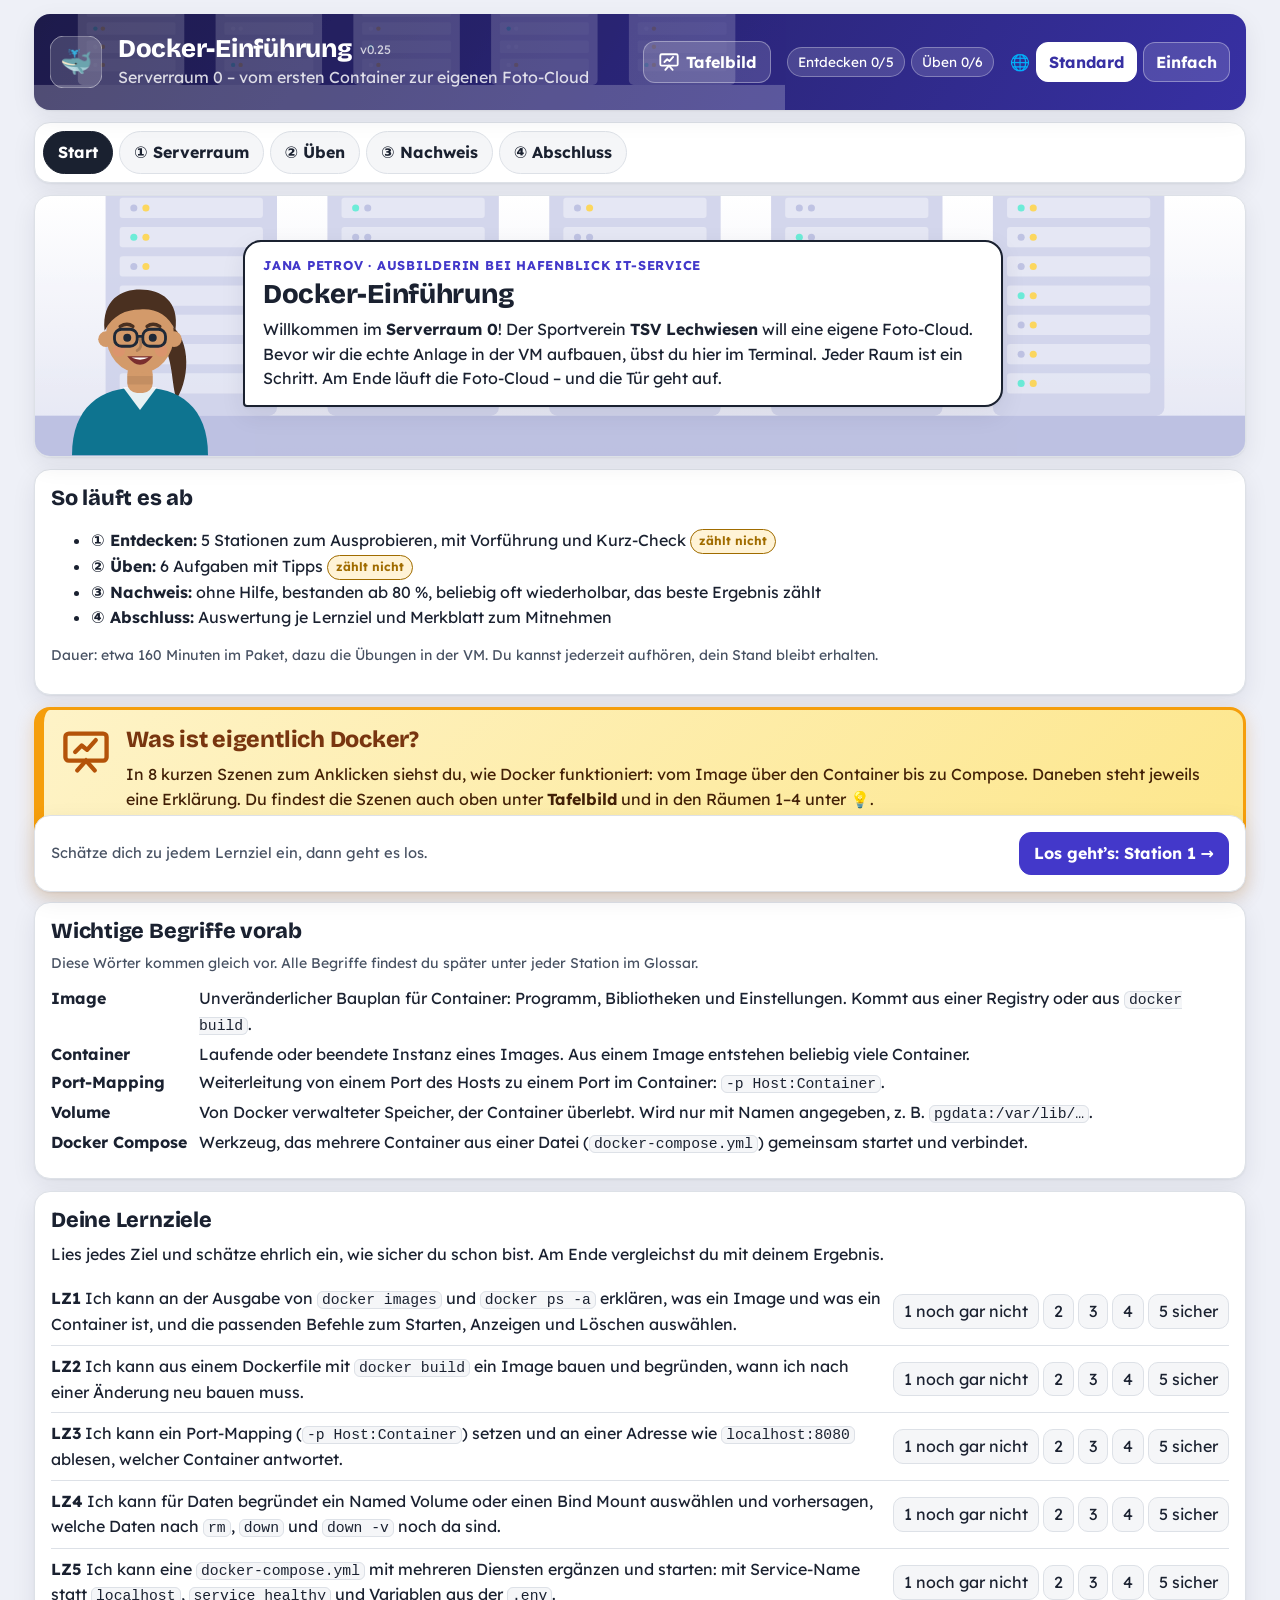
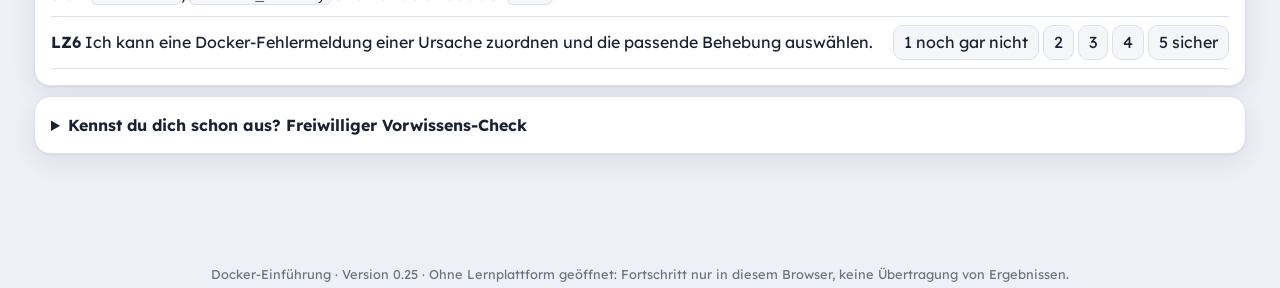
==== packages/lf9-docker-einfuehrung/src/index.html @ c6580738 "Erklärungen der Szenen 2–8 gekürzt (v0.25) Co-Authored-By: Claude Opus 5.5 <noreply@anthropic.com>" ====
<!DOCTYPE html>
<html lang="de">
<head>
<meta charset="utf-8">
<meta name="viewport" content="width=device-width, initial-scale=1">
<title>Lernpaket</title>
<link rel="stylesheet" href="css/stil.css?v=0.25">
<link rel="stylesheet" href="css/baukasten.css?v=0.25">
<link rel="stylesheet" href="css/tafel.css?v=0.25">
</head>
<body>
<div class="app" id="app">
  <header class="kopf card">
    <div class="logo" aria-hidden="true"></div>
    <div class="titel"><h1 id="titel"></h1><div class="unter" id="untertitel"></div></div>
    <div class="fortschritt" id="fortschritt" aria-live="polite"></div>
  </header>
  <nav class="tabs card" id="tabs" aria-label="Teile des Lernpakets"></nav>
  <main id="haupt" tabindex="-1"></main>
  <footer class="leiste card" id="leiste"></footer>
  <div class="fuss" id="fuss"></div>
</div>
<script src="js/baukasten.js?v=0.25"></script>  <!-- Bausteine für Szenen (window.KIT) -->
<script src="js/stufen.js?v=0.25"></script>  <!-- Differenzierung: L(), P(), Basis/Profi (P15, P16) -->
<script src="js/inhalt.js?v=0.25"></script>
<script src="js/raeume.js?v=0.25"></script>  <!-- Räume 2–5 von „Serverraum 0“ -->
<script src="js/nachweis.js?v=0.25"></script>  <!-- Nachweis: Raum „Redaktion“, Fragenpool, Merkblatt -->
<script src="js/uebungen.js?v=0.25"></script>  <!-- Übungen 2–6 -->
<script src="js/erklaerung.js?v=0.25"></script>  <!-- So funktioniert Docker: Erklär-Szenen (PAKET.tafel) -->
<script src="js/sprache.js?v=0.25"></script>  <!-- Sprachstufe Einfach + Umschalter (P16) -->
<script src="js/tafel.js?v=0.25"></script>  <!-- optionales Tafelbild; tut nichts ohne PAKET.tafel -->
<script src="js/pdf.js?v=0.25"></script>  <!-- PDF erstellen (Download) für Lernheft, Merkblatt, Ergebnis -->
<script src="js/engine.js?v=0.25"></script>
</body>
</html>
---- packages/lf9-docker-einfuehrung/src/css/stil.css ----
/* Look der Lernpakete (Lernpaket-Kompass 2).
   Bedienung und Aufbau sind für alle Pakete gleich; jedes Paket bekommt über
   PAKET.welt eine eigene Welt (Farben, Kulisse). Farben nur über Variablen.
   Die Akzentfarbe ist für Handlungsaufforderungen reserviert (Leitfaden C3).
   Schriften: Lexend (Text, für flüssiges Lesen entwickelt) und Bricolage Grotesque
   (Überschriften), beide SIL Open Font License (Lizenztexte in css/schrift/). */
@font-face{font-family:"Lexend";src:url(schrift/lexend-latin-400-normal.woff2) format("woff2");font-weight:400;font-display:swap}
@font-face{font-family:"Lexend";src:url(schrift/lexend-latin-700-normal.woff2) format("woff2");font-weight:700;font-display:swap}
@font-face{font-family:"Bricolage Grotesque";src:url(schrift/bricolage-grotesque-latin-700-normal.woff2) format("woff2");font-weight:700;font-display:swap}
@font-face{font-family:"Bricolage Grotesque";src:url(schrift/bricolage-grotesque-latin-800-normal.woff2) format("woff2");font-weight:800;font-display:swap}

:root{
  --card:#ffffff; --card2:#f5f6f8; --ink:#1a2130; --ink-soft:#485263; --muted:#6a7383; --line:#dde1e7;
  --ok:#178a4c; --ok-soft:#e3f4ea; --bad:#c93c3c; --bad-soft:#fce9e9; --warn:#a06c00; --warn-soft:#fff3d6;
  --canvas:#fbfcfd; --grid:#e8ebf0;
  --shadow:0 1px 2px rgba(20,30,50,.06),0 8px 24px rgba(20,30,50,.08); --r:16px;
  --schrift:"Lexend",system-ui,-apple-system,"Segoe UI",Roboto,Arial,sans-serif;
  --titel:"Bricolage Grotesque","Lexend",system-ui,sans-serif;
  /* Welt (Standard: technik) – wird über [data-thema] oder PAKET.welt.farbe überschrieben */
  --accent:#4338ca; --accent-ink:#fff; --accent-soft:#e8e7fb; --bg:#eef0f7;
  --kopf-a:#1e1b4b; --kopf-b:#3730a3; --deko:#22d3ee;
  --k1:#e3e5f3; --k2:#cfd2ea; --k3:#b9bde0;
}
[data-thema="wirtschaft"]{--accent:#0f766e;--accent-soft:#dcf1ee;--bg:#f4f0e8;--kopf-a:#0b3d3a;--kopf-b:#0f766e;--deko:#f59e0b;--k1:#ece4d6;--k2:#dfd3bf;--k3:#cdbfa7}
[data-thema="technik"]{--accent:#4338ca;--accent-soft:#e8e7fb;--bg:#eef0f7;--kopf-a:#1e1b4b;--kopf-b:#3730a3;--deko:#22d3ee;--k1:#e3e5f3;--k2:#cfd2ea;--k3:#b9bde0}
[data-thema="sprache"]{--accent:#be185d;--accent-soft:#fbe4ef;--bg:#f8f1f4;--kopf-a:#4a0d2e;--kopf-b:#9d174d;--deko:#fbbf24;--k1:#f1e2e9;--k2:#e6cdd9;--k3:#d6b3c4}
[data-thema="natur"]{--accent:#15803d;--accent-soft:#e0f2e6;--bg:#f0f4ec;--kopf-a:#0f3d22;--kopf-b:#166534;--deko:#facc15;--k1:#dfead7;--k2:#c9dcbd;--k3:#afc9a1}
[data-thema="gesundheit"]{--accent:#0e7490;--accent-soft:#dbf0f5;--bg:#eef5f6;--kopf-a:#0c3a47;--kopf-b:#0e7490;--deko:#fb7185;--k1:#dcebee;--k2:#c4dde2;--k3:#a9ccd3}
[data-thema="gestaltung"]{--accent:#c2410c;--accent-soft:#fde7dc;--bg:#f8f1ea;--kopf-a:#3b1306;--kopf-b:#9a3412;--deko:#a78bfa;--k1:#f1e3d6;--k2:#e6cfbb;--k3:#d6b59b}

*{box-sizing:border-box}
html,body{margin:0;color:var(--ink);background:var(--bg);font-family:var(--schrift);font-size:16px;line-height:1.55}
.app{max-width:1240px;margin:0 auto;padding:14px;display:flex;flex-direction:column;gap:12px;min-height:100vh}
.card{background:var(--card);border:1px solid var(--line);border-radius:var(--r);box-shadow:var(--shadow);padding:16px}
h1,h2,h3{font-family:var(--titel);letter-spacing:-.01em;line-height:1.2}
h1{font-size:1.6rem;margin:0;font-weight:800}
h2{font-size:1.35rem;margin:0 0 .5rem;font-weight:800}
h3{font-size:1.08rem;margin:1rem 0 .4rem;font-weight:700}
p{margin:.4rem 0 .7rem}
code{font-family:ui-monospace,Consolas,"Cascadia Mono",monospace;font-size:.92em;background:var(--card2);border:1px solid var(--line);border-radius:6px;padding:0 4px}

/* ---------- Kopf mit Welt ---------- */
.kopf{position:relative;overflow:hidden;display:flex;align-items:center;gap:16px;flex-wrap:wrap;color:#fff;border:0;min-height:96px;
  background:linear-gradient(120deg,var(--kopf-a),var(--kopf-b))}
.kopf .kopf-kulisse{position:absolute;inset:0;pointer-events:none;opacity:.22;--k1:rgba(255,255,255,.55);--k2:rgba(255,255,255,.8);--k3:#fff}
.kopf .kopf-kulisse svg{position:absolute;right:0;bottom:0;height:100%;width:62%}
.kopf>*{position:relative}
.kopf .logo{flex:0 0 auto}
.kopf .logo svg{display:block}
.kopf .titel{flex:1;min-width:200px}
.kopf h1{color:#fff}
.unter{color:rgba(255,255,255,.82)}
.version{font-family:var(--schrift);font-size:.48em;font-weight:400;color:rgba(255,255,255,.75);margin-left:.6em;white-space:nowrap;vertical-align:middle;letter-spacing:0}
.fortschritt{display:flex;gap:6px;flex-wrap:wrap;align-items:center}
.kopf .chip{background:rgba(255,255,255,.14);border-color:rgba(255,255,255,.3);color:#fff}
.kopf .chip.ok{background:rgba(255,255,255,.95);color:var(--ok);border-color:#fff}
.kopf button{background:rgba(255,255,255,.14);border-color:rgba(255,255,255,.35);color:#fff}
.kopf button:hover{background:rgba(255,255,255,.24);border-color:#fff}
.druckfuss{margin-top:18px;border-top:1px solid var(--line);padding-top:6px}
.chip{display:inline-flex;align-items:center;gap:6px;border-radius:999px;padding:3px 10px;font-size:.85rem;background:var(--card2);border:1px solid var(--line);color:var(--ink-soft)}
.chip.ok{background:var(--ok-soft);border-color:var(--ok);color:var(--ok)}

/* ---------- Navigation ---------- */
.tabs{display:flex;gap:6px;flex-wrap:wrap;padding:8px}
.tabs button{flex:0 0 auto;border-radius:999px;font-weight:700}
.tabs button.aktiv{background:var(--ink);color:#fff;border-color:var(--ink)}
.tabs button[aria-disabled="true"]{opacity:.5}
.pfad{display:flex;gap:0;align-items:center;flex-wrap:wrap;margin:0 0 4px;padding:0;list-style:none}
.pfad li{display:flex;align-items:center}
.pfad li+li::before{content:"";width:22px;height:3px;background:var(--line);border-radius:2px;margin:0 2px}
.pfad li.fertig+li::before{background:var(--ok)}
.pfad button{display:flex;align-items:center;gap:8px;border-radius:999px;padding:5px 12px 5px 5px;min-height:38px;background:var(--card);font-size:.92rem}
.pfad .nr{width:28px;height:28px;border-radius:50%;display:inline-flex;align-items:center;justify-content:center;background:var(--card2);border:2px solid var(--line);font-weight:700;font-size:.85rem}
.pfad li.fertig .nr{background:var(--ok);border-color:var(--ok);color:#fff}
.pfad button.aktiv{border-color:var(--ink);box-shadow:0 0 0 2px var(--ink) inset}
.pfad button.aktiv .nr{background:var(--ink);border-color:var(--ink);color:#fff}
.pfad .skip{font-size:.78rem;color:var(--muted)}
@media (max-width:760px){.pfad .titeltext{display:none}.pfad button.aktiv .titeltext{display:inline}}
main{display:block;outline:none}
main>*+*{margin-top:12px}
main:focus,main[tabindex]:focus-visible{outline:none}

/* ---------- Station: Mission, Bühne, Notiz ---------- */
.st-kopf{display:flex;align-items:flex-end;gap:12px;flex-wrap:wrap;justify-content:space-between;margin-bottom:8px}
.st-kopf .ort{font-size:.85rem;color:var(--muted);font-weight:700;text-transform:uppercase;letter-spacing:.05em}
.st-kopf h2{margin:0}
.mission{display:flex;gap:12px;align-items:flex-end;margin:0 0 12px}
.mission .mission-bild{width:74px;flex:0 0 auto}
.mission .mission-bild svg{display:block;width:100%;height:auto}
.mission .blase{position:relative;background:var(--accent-soft);border:2px solid var(--accent);border-radius:16px 16px 16px 4px;padding:10px 14px;font-size:1.04rem;max-width:820px}
@media (max-width:600px){.mission .mission-bild{width:48px}.mission{gap:8px}}
.mission .blase .name{display:block;font-size:.78rem;color:var(--accent);text-transform:uppercase;letter-spacing:.06em}
.sr{position:absolute;width:1px;height:1px;overflow:hidden;clip:rect(0 0 0 0);white-space:nowrap}
.mission .blase .reaktion:empty{display:none}
.mission .blase .reaktion .leitfrage{color:var(--ink);border-top:1px dashed var(--accent);padding-top:4px;margin-top:6px}
.mission .blase .leitfrage{display:block;font-weight:400;font-size:.9rem;color:var(--ink-soft);margin-top:4px}
.buehne-raster{display:grid;grid-template-columns:minmax(0,1fr) 300px;gap:12px;align-items:start}
.buehne-raster.ohne-notiz{grid-template-columns:minmax(0,1fr)}.buehne-raster.ohne-notiz>.notiz{display:none}
@media (max-width:980px){.buehne-raster{grid-template-columns:1fr}}
.buehne{background:var(--canvas);border:1px solid var(--line);border-radius:14px;padding:12px;min-height:320px;position:relative}
.buehne.demo{outline:3px dashed var(--deko);outline-offset:3px}
.notiz{display:flex;flex-direction:column;gap:10px;position:sticky;top:8px}
.notiz>.feld{background:var(--card);border:1px solid var(--line);border-radius:12px;padding:10px 12px}
.notiz .feldtitel{font-size:.78rem;font-weight:700;text-transform:uppercase;letter-spacing:.06em;color:var(--muted);margin-bottom:4px}
.notiz .live{border-color:var(--accent);background:var(--accent-soft)}
.notiz .live:empty{display:none}
.notiz details{margin:0;background:var(--card)}
.steuerung{display:flex;gap:8px;flex-wrap:wrap;align-items:center}
button.zeig{border-color:var(--deko);background:var(--card)}
button.zeig::before{content:"▶ ";color:var(--accent)}
.demoschritt{border-left:4px solid var(--deko);padding-left:10px}
.demoschritt .warum{color:var(--ink-soft);font-size:.92rem}
.nach{margin-top:12px}
.nach>details.check{background:var(--card)}
.nach>details.check[open]{background:var(--card)}
.zusatz{display:grid;grid-template-columns:repeat(auto-fit,minmax(260px,1fr));gap:10px;margin-top:10px}

/* ---------- Start: Szene mit Figur ---------- */
.hero{position:relative;border-radius:var(--r);overflow:hidden;background:linear-gradient(180deg,var(--card),var(--k1));border:1px solid var(--line);box-shadow:var(--shadow);isolation:isolate}
.hero .kit-kulisse{position:absolute;inset:0;width:100%;height:100%;z-index:-1;opacity:.9}
.hero-inhalt{display:flex;gap:18px;align-items:flex-end;padding:20px 20px 0;min-height:260px}
.hero-figur{width:170px;flex:0 0 auto}
.hero-figur svg{display:block;width:100%;height:auto}
.hero-text{flex:1;align-self:center;background:var(--card);border:2px solid var(--ink);border-radius:18px 18px 18px 4px;padding:14px 18px;margin-bottom:24px;box-shadow:var(--shadow);max-width:760px}
.hero-text .name{font-size:.8rem;font-weight:700;text-transform:uppercase;letter-spacing:.06em;color:var(--accent)}
.hero-text h2{font-size:1.7rem;margin:.1rem 0 .4rem}
@media (max-width:700px){.hero-inhalt{flex-direction:column;align-items:flex-start}.hero-figur{width:110px;order:2}.hero-text{margin-bottom:0}}

/* ---------- Spielrahmen (optional) ---------- */
.karte-mission{display:grid;grid-template-columns:minmax(0,1fr) minmax(0,1.3fr);gap:14px;align-items:center}
@media (max-width:860px){.karte-mission{grid-template-columns:1fr}}
@media (max-width:600px){.weltkarte text{font-size:20px}}
.weltkarte{position:relative;isolation:isolate;background:linear-gradient(160deg,var(--accent-soft),var(--card));border:1px solid var(--line);border-radius:14px;padding:10px;overflow:hidden}
.weltkarte>svg:last-child{position:relative;width:100%;height:auto;display:block}
.weltkarte .kit-kulisse{position:absolute;inset:0;width:100%;height:100%;opacity:.55}
.weltkarte .ort-knoten{cursor:pointer}
.weltkarte .ort-knoten:focus{outline:none}
.weltkarte .ort-knoten:focus-visible circle.ring{stroke:var(--ink);stroke-width:4}
.spielstand{font-family:var(--titel);font-weight:800}

/* ---------- Bedienelemente ---------- */
.auftrag{background:var(--accent-soft);border-left:5px solid var(--accent);border-radius:10px;padding:10px 14px;margin-bottom:12px;font-weight:700}
.auftrag .was{display:block;font-size:.8rem;text-transform:uppercase;letter-spacing:.06em;color:var(--accent);font-weight:700}
.raster{display:grid;grid-template-columns:minmax(0,1fr);gap:12px;align-items:start}
button{font:inherit;cursor:pointer;border-radius:12px;border:1px solid var(--line);background:var(--card2);color:var(--ink);padding:8px 14px;min-height:42px}
button:hover{border-color:var(--ink-soft)}
button:focus-visible,[tabindex]:focus-visible,input:focus-visible,textarea:focus-visible,select:focus-visible{outline:3px solid var(--accent);outline-offset:2px}
button.primaer{background:var(--accent);border-color:var(--accent);color:var(--accent-ink);font-weight:700}
button.primaer:hover{filter:brightness(1.08)}
button.lernheft-knopf{font-weight:700;border-width:2px;border-color:var(--accent)}
.lernheft-karte{border-left:4px solid var(--accent)}
button:disabled{opacity:.5;cursor:not-allowed}
.leiste{position:sticky;bottom:8px;display:flex;align-items:center;gap:10px;justify-content:flex-end;z-index:5}
.leiste .info{flex:1;color:var(--ink-soft);font-size:.92rem}
.fuss{color:var(--muted);font-size:.8rem;text-align:center}
.msg{border-radius:12px;padding:10px 12px;margin:.6rem 0;border:1px solid var(--line);background:var(--card2)}
.msg.ok{background:var(--ok-soft);border-color:var(--ok)}
.msg.bad{background:var(--bad-soft);border-color:var(--bad)}
.msg.warn{background:var(--warn-soft);border-color:var(--warn)}
.figur{display:flex;gap:10px;align-items:flex-end;margin:.6rem 0}
.figur .avatar{width:64px;flex:0 0 auto}
.figur .avatar svg{display:block;width:100%;height:auto}
.figur .blase{background:var(--card2);border:1px solid var(--line);border-radius:14px 14px 14px 4px;padding:10px 12px;position:relative}
.figur .name{font-size:.8rem;color:var(--muted);font-weight:700}
.badge{display:inline-block;font-size:.75rem;font-weight:700;border-radius:999px;padding:2px 8px;background:var(--card2);border:1px solid var(--line);color:var(--ink-soft);vertical-align:middle}
.badge.zaehlt-nicht{background:var(--warn-soft);border-color:var(--warn);color:var(--warn)}
details{border:1px solid var(--line);border-radius:12px;padding:8px 12px;margin:.6rem 0;background:var(--card2)}
details summary{cursor:pointer;font-weight:700}
.beispiel ol{margin:.4rem 0;padding-left:1.4rem}
.beispiel .warum,.warum{color:var(--ink-soft);font-size:.92rem}
.frage{border:1px solid var(--line);border-radius:12px;padding:12px;margin:.7rem 0;background:var(--card)}
.frage .ftext{font-weight:700;margin-bottom:.5rem}
.frage label.opt{display:flex;gap:8px;align-items:flex-start;padding:7px 9px;border-radius:10px;border:1px solid var(--line);cursor:pointer;margin:4px 0;background:var(--card)}
.frage label.opt:hover{border-color:var(--ink-soft)}
.frage label.opt:has(input:checked){border-color:var(--accent);background:var(--accent-soft)}
.frage label.opt.richtig{border-color:var(--ok);background:var(--ok-soft)}
.frage label.opt.falsch{border-color:var(--bad);background:var(--bad-soft)}
.frage .ofb{display:block;font-size:.9rem;color:var(--ink-soft);margin-left:28px}
input[type=text],input[type=number],textarea,select{font:inherit;border:1px solid var(--line);border-radius:10px;padding:7px 9px;background:#fff;color:var(--ink)}
.frage .zuordnen{display:grid;grid-template-columns:minmax(0,1fr) minmax(0,1fr);gap:6px 10px;align-items:center}
.frage .zuordnen select{width:100%}
.frage .knoepfe{display:flex;gap:8px;margin-top:.6rem;flex-wrap:wrap}
.hotspot svg{width:100%;max-width:560px;height:auto;display:block;touch-action:manipulation}
.hotspot .bereich{fill:transparent;stroke:transparent;stroke-width:3;cursor:pointer}
.hotspot .bereich:hover,.hotspot .bereich:focus{stroke:var(--ink-soft)}
.hotspot .bereich.gewaehlt{stroke:var(--accent);fill:rgba(47,111,222,.12)}
.hotspot .bereich.richtig{stroke:var(--ok);fill:rgba(31,157,85,.15)}
.hotspot .bereich.falsch{stroke:var(--bad);fill:rgba(214,69,69,.12)}
.tipps button{margin-right:6px}
.balken{height:10px;border-radius:999px;background:var(--grid);overflow:hidden}
.balken > span{display:block;height:100%;background:var(--ink-soft)}
.balken.ok > span{background:var(--ok)}
.balken.mittel > span{background:var(--warn)}
.lzzeile{display:grid;grid-template-columns:minmax(0,1fr) 140px 150px;gap:10px;align-items:center;padding:8px 0;border-bottom:1px solid var(--line)}
.lzzeile.se{grid-template-columns:minmax(0,1fr) auto}
@media (max-width:760px){.lzzeile,.lzzeile.se{grid-template-columns:1fr}}
.skala{display:flex;gap:4px;flex-wrap:wrap}
.skala label{border:1px solid var(--line);border-radius:10px;padding:4px 10px;cursor:pointer;background:var(--card2);white-space:nowrap}
.skala input{position:absolute;opacity:0;width:1px;height:1px}
.skala input:checked + span{font-weight:700}
.skala label:has(input:checked){background:var(--ink);color:#fff;border-color:var(--ink)}
.skala label:has(input:focus-visible){outline:3px solid var(--accent);outline-offset:2px}
.seite .card{position:sticky;top:8px}
.merk{display:grid;grid-template-columns:minmax(0,1fr) minmax(0,1fr);gap:8px 14px}
@media (max-width:700px){.merk{grid-template-columns:1fr}}
.merk textarea{width:100%;min-height:2.6em}
.muster{background:var(--ok-soft);border:1px solid var(--ok);border-radius:10px;padding:6px 9px}
.gesperrt{color:var(--muted)}
.klein{font-size:.88rem;color:var(--ink-soft)}
.noprint{}
table.tab{border-collapse:collapse;width:100%}
table.tab td,table.tab th{border:1px solid var(--line);padding:6px 8px;text-align:left;vertical-align:top}
.selbst,.mitdenken{border:1px dashed var(--ink-soft);border-radius:12px;padding:8px 10px;margin:.5rem 0;background:var(--card)}
.selbst textarea,.mitdenken textarea{width:100%;margin:.4rem 0}
.glossar-box{margin-top:1rem}
dl.glossar{margin:.4rem 0;display:grid;grid-template-columns:max-content minmax(0,1fr);gap:4px 12px}
dl.glossar dt{font-weight:700}
dl.glossar dd{margin:0}
@media (max-width:600px){dl.glossar{grid-template-columns:1fr}dl.glossar dd{margin-bottom:6px}}
@media (prefers-reduced-motion:reduce){*{animation:none!important;transition:none!important}}
@media print{
  .tabs,.leiste,.kopf .fortschritt,.noprint{display:none!important}
  .app{max-width:none;padding:0}
  .card{box-shadow:none}
  .kopf{color:#000;background:none;border:1px solid #ccc}.kopf h1,.unter,.version{color:#000}.kopf .kopf-kulisse{display:none}
}

/* ---------- Spielmodus (PAKET.spielwelt) ---------- */
.spielkarte{padding:10px}
.spielbuehne{position:relative;min-height:560px;border-radius:14px;overflow:hidden;background:var(--canvas);border:1px solid var(--line)}
.zwischenbilanz[hidden]{display:none}
---- packages/lf9-docker-einfuehrung/src/css/baukasten.css ----
/* Baukasten (js/baukasten.js) – nicht pro Paket verändern. */
.kit-wackeln{animation:kit-wackeln .35s}
@keyframes kit-wackeln{20%{transform:translateX(-6px)}40%{transform:translateX(6px)}60%{transform:translateX(-4px)}80%{transform:translateX(3px)}}
@keyframes kit-auf{from{opacity:0;transform:translateY(6px) scale(.98)}to{opacity:1;transform:none}}

/* Figuren und Szene */
.kit-figur{display:block;width:100%;height:auto}
.kit-szene{position:relative;border-radius:12px;overflow:hidden;background:linear-gradient(180deg,var(--card),var(--k1));isolation:isolate}
.kit-kulisse{position:absolute;inset:0;width:100%;height:100%;z-index:-1}
.kit-ebene{position:relative;min-height:inherit;padding:12px}
.kit-person{position:absolute;bottom:0;display:flex;flex-direction:column;align-items:center}
.kit-person-bild{width:100%}
.kit-person-name{font-size:.78rem;font-weight:700;background:var(--card);border:1px solid var(--line);border-radius:999px;padding:1px 9px;margin-top:-6px;position:relative}
.kit-blase{position:absolute;bottom:calc(100% - 6px);left:50%;width:max-content;max-width:300px;background:var(--card);border:2px solid var(--ink);border-radius:14px;padding:8px 11px;font-size:.95rem;box-shadow:var(--shadow);transform:translateX(-30%)}
.kit-person.rechts .kit-blase{transform:translateX(-70%)}
.kit-blase::after{content:"";position:absolute;top:100%;left:28%;border:9px solid transparent;border-top-color:var(--ink)}
.kit-person.rechts .kit-blase::after{left:auto;right:28%}
.kit-blase.neu{animation:kit-auf .25s ease-out}
.kit-ding{position:absolute}

/* Dialog */
.kit-dialog{display:flex;flex-direction:column;gap:10px}
.kit-verlauf{display:flex;flex-direction:column;gap:8px;max-height:380px;overflow:auto;padding:4px}
.kit-zeile{display:flex;gap:8px;align-items:flex-end;animation:kit-auf .25s ease-out}
.kit-zeile.ich{justify-content:flex-end}
.kit-mini{width:42px;flex:0 0 auto}
.kit-sprech{background:var(--card);border:1px solid var(--line);border-radius:14px 14px 14px 4px;padding:8px 11px;max-width:80%}
.kit-zeile.ich .kit-sprech{background:var(--accent);border-color:var(--accent);color:var(--accent-ink);border-radius:14px 14px 4px 14px}
.kit-wahl{display:flex;flex-wrap:wrap;gap:8px;justify-content:flex-end}
.kit-wahl button{border-color:var(--accent);background:var(--card);text-align:left}
.kit-wahl button.kit-weiter{background:var(--card2);border-color:var(--line)}

/* Simulierter Rechner */
.kit-pc{max-width:880px;margin:0 auto}
.kit-schirm{position:relative;background:linear-gradient(135deg,var(--kopf-a),var(--kopf-b));border:10px solid #23262d;border-radius:14px 14px 4px 4px;padding:12px 12px 78px;display:flex;flex-direction:column}
.kit-pc-fuss{height:16px;margin:0 -4%;background:linear-gradient(#cfd3da,#a9aeb8);border-radius:0 0 16px 16px}
.kit-fensterbox{flex:1;display:flex}
.kit-desktop-hinweis{margin:auto;color:#fff;opacity:.85;font-weight:700}
.kit-fenster{flex:1;display:flex;flex-direction:column;background:var(--card);border-radius:10px;overflow:hidden;box-shadow:0 10px 30px rgba(0,0,0,.25);animation:kit-auf .2s ease-out}
.kit-titelleiste{display:flex;align-items:center;gap:10px;background:#eceef2;border-bottom:1px solid var(--line);padding:6px 10px;font-size:.88rem;font-weight:700}
.kit-punkte{width:46px;height:12px;background:radial-gradient(circle at 6px 6px,#ff5f57 5px,transparent 5.5px),radial-gradient(circle at 23px 6px,#febc2e 5px,transparent 5.5px),radial-gradient(circle at 40px 6px,#28c840 5px,transparent 5.5px)}
.kit-fensterinhalt{flex:1;display:flex;flex-direction:column;min-height:0}
.kit-dock{position:absolute;left:50%;bottom:8px;transform:translateX(-50%);display:flex;gap:6px;background:rgba(255,255,255,.18);border:1px solid rgba(255,255,255,.3);border-radius:16px;padding:5px;backdrop-filter:blur(4px)}
.kit-app{display:flex;flex-direction:column;align-items:center;gap:0;min-width:66px;padding:4px 6px;background:transparent;border-color:transparent;color:#fff;border-radius:12px;min-height:46px}
.kit-app:hover,.kit-app.aktiv{background:rgba(255,255,255,.22);border-color:rgba(255,255,255,.4)}
.kit-app-symbol{font-size:1.35rem;line-height:1.1}
.kit-app-name{font-size:.7rem;font-weight:700}
.kit-browserleiste{display:flex;gap:8px;align-items:center;padding:6px 8px;border-bottom:1px solid var(--line);background:var(--card2)}
.kit-zurueck{min-height:32px;padding:2px 10px}
.kit-adresse{flex:1;background:var(--card);border:1px solid var(--line);border-radius:999px;padding:4px 12px;font-size:.85rem;color:var(--ink-soft);overflow:hidden;white-space:nowrap;text-overflow:ellipsis}
.kit-seite{flex:1;overflow:auto;padding:14px 16px;max-height:420px}
.kit-seite h3:first-child{margin-top:0}
.kit-mail{display:grid;grid-template-columns:220px minmax(0,1fr);flex:1;min-height:260px}
@media (max-width:640px){.kit-mail{grid-template-columns:1fr}}
.kit-mailliste{border-right:1px solid var(--line);display:flex;flex-direction:column;overflow:auto}
.kit-mailzeile{display:flex;flex-direction:column;align-items:flex-start;text-align:left;border:0;border-bottom:1px solid var(--line);border-radius:0;background:var(--card);font-size:.88rem;min-height:56px}
.kit-mailzeile.neu b::before{content:"● ";color:var(--accent)}
.kit-mailzeile.aktiv{background:var(--accent-soft)}
.kit-mailtext{padding:12px 14px;overflow:auto}
.kit-mailkopf{border-bottom:1px solid var(--line);padding-bottom:6px;margin-bottom:8px}
.kit-mailkopf span{font-size:.85rem;color:var(--muted)}
.kit-leer{color:var(--muted)}
.kit-anhang{margin-top:8px}

/* Formular */
.kit-formular{display:flex;flex-direction:column;gap:10px;max-width:520px}
.kit-formtitel{font-family:var(--titel);font-weight:800;font-size:1.1rem}
.kit-feld{display:flex;flex-direction:column;gap:3px}
.kit-feld label{font-weight:700;font-size:.92rem}
.kit-feld input,.kit-feld select{width:100%}
.kit-feld.ok input,.kit-feld.ok select{border-color:var(--ok);background:var(--ok-soft)}
.kit-feld.falsch input,.kit-feld.falsch select{border-color:var(--bad);background:var(--bad-soft)}
.kit-feldhinweis{font-size:.85rem;color:var(--bad)}
.kit-senden{align-self:flex-start;background:var(--card);border:2px solid var(--accent);color:var(--accent);font-weight:700}
.kit-senden:hover{background:var(--accent-soft)}

/* Dokument */
.kit-dok{position:relative;background:#fffdf8;border:1px solid #e4dccb;border-radius:4px;box-shadow:0 2px 0 #eee6d4,0 10px 26px rgba(60,40,10,.12);padding:18px 20px;max-width:720px;margin:0 auto;font-size:.95rem}
.kit-dokkopf{font-size:.85rem;color:var(--ink-soft);border-bottom:2px solid var(--ink);padding-bottom:6px;margin-bottom:8px}
.kit-doktitel{font-family:var(--titel);font-weight:800;font-size:1.15rem;margin-bottom:8px}
.kit-dokzeilen{display:flex;flex-direction:column}
.kit-dokzeile{display:grid;grid-template-columns:2.2em minmax(120px,.8fr) minmax(0,1.6fr);gap:8px;text-align:left;align-items:start;border:0;border-bottom:1px dotted #cfc4ac;border-radius:0;background:transparent;padding:7px 4px;min-height:0;font-size:inherit}
button.kit-dokzeile:hover{background:#fff3c4}
.kit-doknr{color:var(--muted);font-variant-numeric:tabular-nums}
.kit-doklabel{font-weight:700;color:var(--ink-soft)}
.kit-dokzeile.markiert{background:#fff0a6;box-shadow:inset 4px 0 0 #f2c200}
.kit-dokzeile.richtig{background:var(--ok-soft);box-shadow:inset 4px 0 0 var(--ok)}
.kit-dokzeile.falsch{background:var(--bad-soft);box-shadow:inset 4px 0 0 var(--bad)}
.kit-dokfuss{margin-top:10px;font-size:.82rem;color:var(--muted)}
.kit-stempel{position:absolute;right:18px;bottom:16px;transform:rotate(-12deg);border:3px solid rgba(180,40,40,.55);color:rgba(180,40,40,.6);font-weight:800;letter-spacing:.08em;padding:4px 10px;border-radius:6px;font-family:var(--titel);text-transform:uppercase;font-size:.9rem}
@media (max-width:600px){.kit-dokzeile{grid-template-columns:1.6em minmax(0,1fr)}.kit-dokwert{grid-column:2}}

/* Sortieren und Reihenfolge */
.kit-sort{display:flex;flex-direction:column;gap:12px}
.kit-stapel{display:flex;flex-wrap:wrap;gap:8px;min-height:56px;padding:8px;border-radius:12px;background:var(--card2);border:1px dashed var(--line)}
.kit-karte{background:var(--card);border:1px solid var(--line);border-radius:12px;box-shadow:0 2px 0 var(--line);padding:9px 12px;text-align:left;transition:transform .12s}
.kit-karte:hover{transform:translateY(-2px)}
.kit-karte.gewaehlt{border-color:var(--accent);box-shadow:0 0 0 3px var(--accent);transform:translateY(-4px)}
.kit-karte.richtig{border-color:var(--ok);background:var(--ok-soft);opacity:1;box-shadow:none;transform:none}
.kit-faecher{display:grid;grid-template-columns:repeat(auto-fit,minmax(170px,1fr));gap:10px}
.kit-fachspalte{display:flex;flex-direction:column;gap:6px}
.kit-fach{border:2px dashed var(--accent);background:var(--card);border-radius:12px;padding:10px;text-align:left;min-height:64px}
.kit-sort.waehlt .kit-fach{background:var(--accent-soft)}
.kit-fachtitel{font-family:var(--titel);font-weight:800}
.kit-fachhinweis{font-size:.85rem;color:var(--ink-soft)}
.kit-fachinhalt{display:flex;flex-direction:column;gap:6px}
.kit-reihe{display:grid;grid-template-columns:minmax(0,1fr) minmax(0,1fr);gap:12px}
@media (max-width:700px){.kit-reihe{grid-template-columns:1fr}}
.kit-reihe-ziel{list-style:none;margin:0;padding:0;display:flex;flex-direction:column;gap:6px}
.kit-platz{display:flex;gap:8px;align-items:center;min-height:48px;border:2px dashed var(--line);border-radius:12px;padding:4px 8px}
.kit-platz>span{font-weight:800;color:var(--muted);min-width:1.4em}
.kit-platz .kit-karte{flex:1}
.kit-reihe-pool{display:flex;flex-direction:column;gap:6px}

/* Regler */
.kit-regler{display:grid;grid-template-columns:minmax(0,1fr) auto;gap:4px 12px;align-items:center}
.kit-regler label{grid-column:1/-1;font-weight:700}
.kit-regler input[type=range]{width:100%;accent-color:var(--accent);min-height:32px}
.kit-reglerwert{font-family:var(--titel);font-weight:800;font-size:1.2rem;min-width:5ch;text-align:right}
---- packages/lf9-docker-einfuehrung/src/css/tafel.css ----
/* Tafelbild-Baustein der Kompass-Vorlage (optional). Nicht pro Paket verändern.
   Groß, kontrastreich, ohne erklärenden Text; Bedienelemente mindestens 48 px (Board, Tablet). */
html.tafel-offen,html.tafel-offen body{overflow:hidden}
.tafel{position:fixed;inset:0;z-index:1000;background:var(--bg);display:flex;flex-direction:column;outline:none}
.tafel[hidden]{display:none}
.tafel-kopf{display:flex;align-items:center;gap:12px;padding:10px 14px 6px}
.tafel-punkte{display:flex;gap:6px;flex-wrap:wrap}
.tafel-punkte button{min-width:44px;min-height:44px;border-radius:999px;font-weight:800;padding:0 10px}
.tafel-punkte button.aktiv{background:var(--ink);color:#fff;border-color:var(--ink)}
.tafel-titel{flex:1;font-weight:700;font-size:1.15rem;min-width:0;overflow:hidden;text-overflow:ellipsis;white-space:nowrap}
.tafel-rechts{display:flex;gap:6px;margin-left:auto}
.tafel-mini{min-width:44px;min-height:44px;font-size:1.15rem;padding:0 10px}
.tafel-hilfe{margin:0 14px 6px;background:var(--card);border:1px solid var(--line);border-radius:10px;padding:8px 12px;font-size:.95rem;color:var(--ink-soft)}
.tafel-mitte{flex:1;min-height:0;display:flex;gap:12px;padding:0 14px;position:relative}
.tafel-buehne{flex:1;min-width:0;min-height:0;display:flex}
.tafel-szene{flex:1;min-width:0;min-height:0;display:flex;flex-direction:column;gap:8px}
.tafel-erkl{width:360px;flex:none;background:var(--card);border:1px solid var(--line);border-radius:var(--r);box-shadow:var(--shadow);padding:16px;overflow:auto;font-size:1.02rem}
.tafel-erkl[hidden]{display:none}
.tafel-erkl h2{font-size:1.3rem}
.tafel-text p{margin:.3rem 0 .6rem}
.tafel-station{margin-top:.6rem;width:100%;text-align:left}
.tafel-leiste{display:flex;align-items:center;gap:10px;padding:10px 14px 12px;flex-wrap:wrap}
.tafel-werkzeuge{display:flex;gap:8px;flex-wrap:wrap;flex:1;justify-content:center}
.tafel-allg{display:flex;gap:8px}
.tafel-werkzeuge button,.tafel-allg button{min-height:48px;font-size:1.05rem;padding:6px 14px}
.tafel button[aria-pressed="true"]{background:var(--ink);color:#fff;border-color:var(--ink)}
.tafel-nav{min-width:64px;min-height:56px;font-size:2rem;line-height:1;font-weight:700;padding:0 14px}
.tafel-weiter{background:var(--accent);border-color:var(--accent);color:#fff}
.tafel-weiter:hover{filter:brightness(1.07)}
.tafel-stift{position:absolute;pointer-events:none;z-index:2}
.tafel.stift-an .tafel-stift{pointer-events:auto;cursor:crosshair;touch-action:none}

/* Inhalte der Szenen größer und kräftiger (Lesbarkeit aus der letzten Reihe) */
.tafel .topo{flex:1;min-height:0}
.tafel .topo-canvas{flex:1;min-height:0;height:100%;width:100%}
.tafel .topo-hud{font-size:1.4rem;justify-content:center;gap:10px 28px}
.tafel .topo-kz svg{width:28px;height:28px}
.tafel .topo-reach{flex:0 1 520px}
.tafel .topo-reach .bar{height:18px}
.tafel .link{stroke-width:4}
.tafel .lbl{font-size:17px}

/* Zugänge im Paket */
.tafel-knopf{display:inline-flex;align-items:center;gap:6px;font-weight:600}
.tafel-hinweis{display:flex;gap:14px;align-items:flex-start}
.tafel-hinweis-icon svg{width:44px;height:44px;color:var(--ink-soft)}
.tafel-hinweis button{display:inline-flex;align-items:center;gap:6px}

@media (max-width:900px){
  .tafel-mitte{flex-direction:column}
  .tafel-erkl{width:auto;max-height:38vh}
  .tafel-titel{display:none}
}
@media (max-width:600px){
  .tafel-werkzeuge .wt,.tafel-allg span{display:none}
  .tafel-leiste{gap:6px;padding:8px}
  .tafel-nav{min-width:52px}
  .tafel .topo-hud{font-size:1.05rem}
}
@media print{.tafel,.tafel-knopf,.tafel-hinweis{display:none!important}}
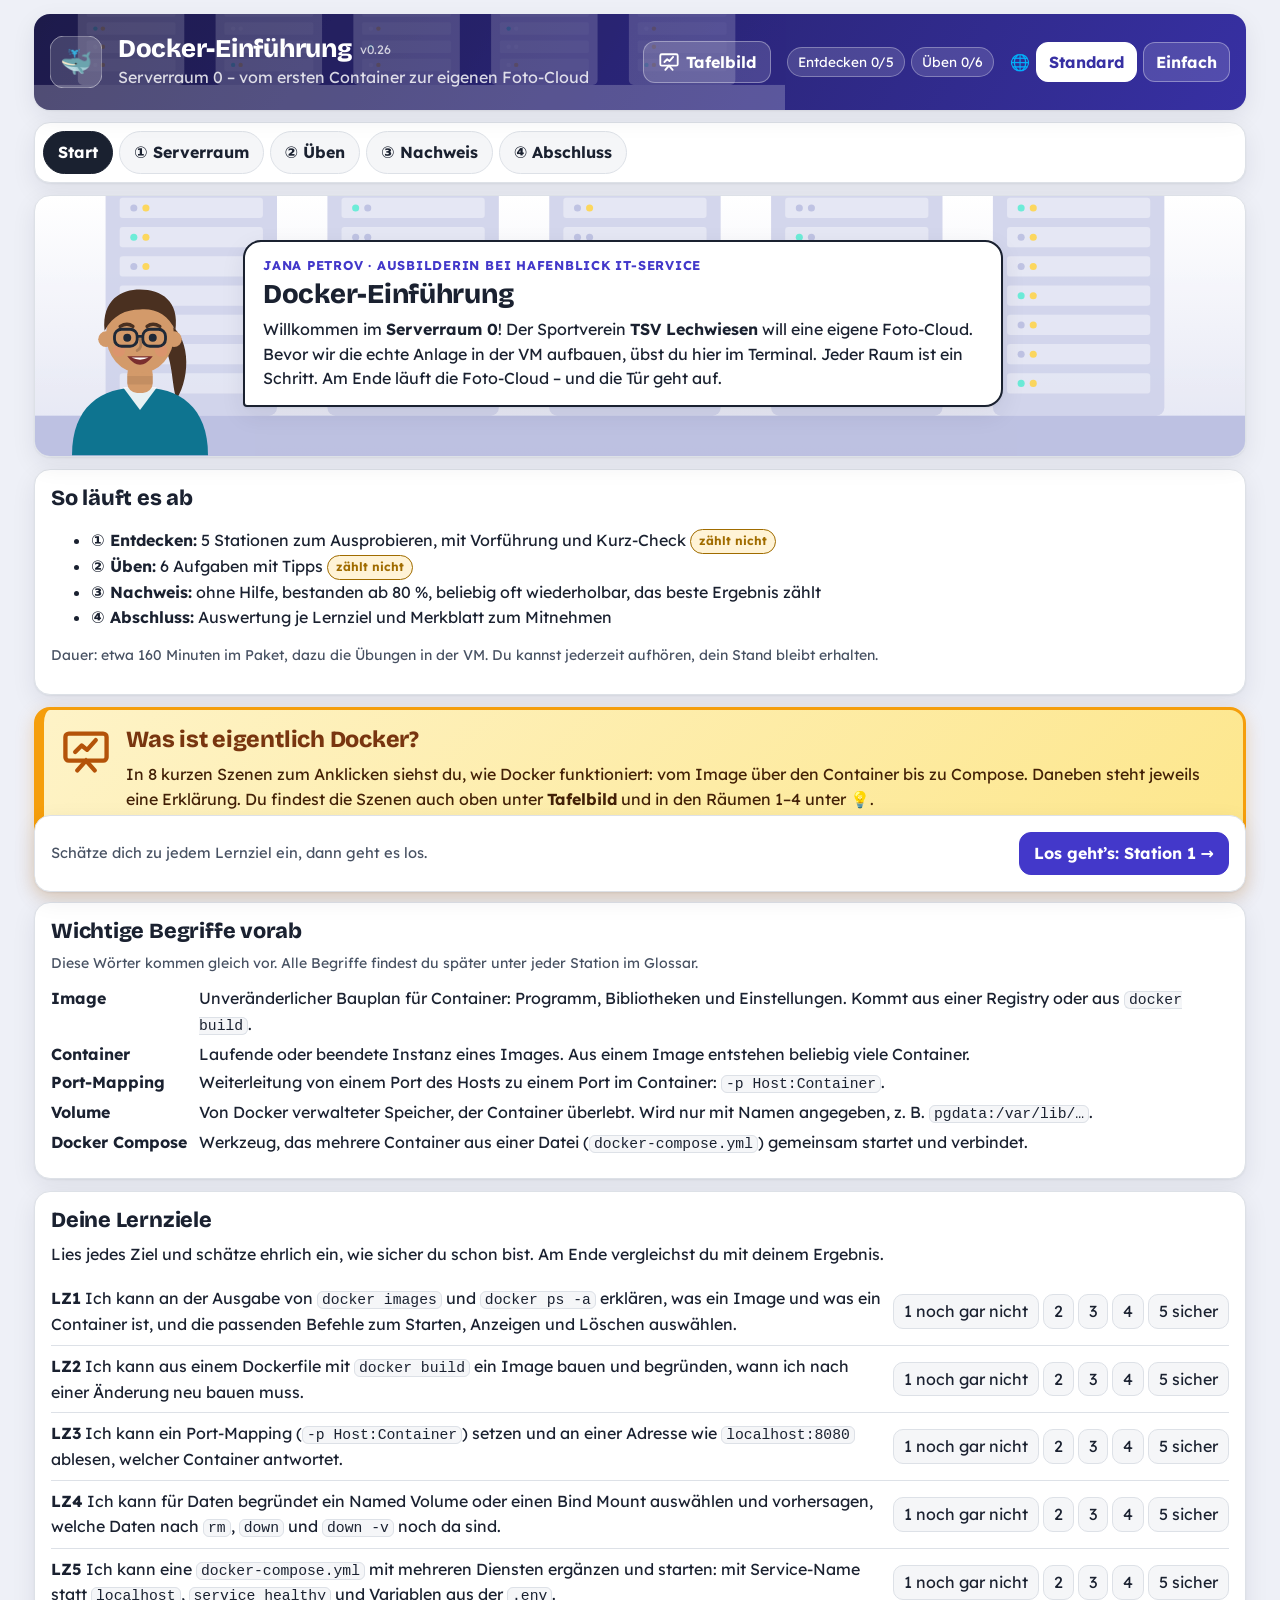
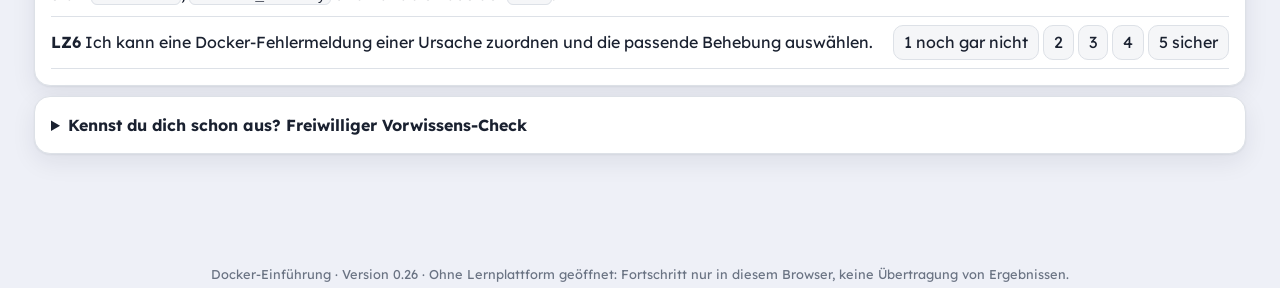
==== commit 1fabae62: "Erklärszenen 2–8: Text rechts passend zum aktuellen Schritt, kurz (v0.26) Co-Authored-By: Claude Opu" ====
--- a/packages/lf9-docker-einfuehrung/src/index.html
+++ b/packages/lf9-docker-einfuehrung/src/index.html
@@ -4,9 +4,9 @@
 <meta charset="utf-8">
 <meta name="viewport" content="width=device-width, initial-scale=1">
 <title>Lernpaket</title>
-<link rel="stylesheet" href="css/stil.css?v=0.25">
-<link rel="stylesheet" href="css/baukasten.css?v=0.25">
-<link rel="stylesheet" href="css/tafel.css?v=0.25">
+<link rel="stylesheet" href="css/stil.css?v=0.26">
+<link rel="stylesheet" href="css/baukasten.css?v=0.26">
+<link rel="stylesheet" href="css/tafel.css?v=0.26">
 </head>
 <body>
 <div class="app" id="app">
@@ -20,16 +20,16 @@
   <footer class="leiste card" id="leiste"></footer>
   <div class="fuss" id="fuss"></div>
 </div>
-<script src="js/baukasten.js?v=0.25"></script>  <!-- Bausteine für Szenen (window.KIT) -->
-<script src="js/stufen.js?v=0.25"></script>  <!-- Differenzierung: L(), P(), Basis/Profi (P15, P16) -->
-<script src="js/inhalt.js?v=0.25"></script>
-<script src="js/raeume.js?v=0.25"></script>  <!-- Räume 2–5 von „Serverraum 0“ -->
-<script src="js/nachweis.js?v=0.25"></script>  <!-- Nachweis: Raum „Redaktion“, Fragenpool, Merkblatt -->
-<script src="js/uebungen.js?v=0.25"></script>  <!-- Übungen 2–6 -->
-<script src="js/erklaerung.js?v=0.25"></script>  <!-- So funktioniert Docker: Erklär-Szenen (PAKET.tafel) -->
-<script src="js/sprache.js?v=0.25"></script>  <!-- Sprachstufe Einfach + Umschalter (P16) -->
-<script src="js/tafel.js?v=0.25"></script>  <!-- optionales Tafelbild; tut nichts ohne PAKET.tafel -->
-<script src="js/pdf.js?v=0.25"></script>  <!-- PDF erstellen (Download) für Lernheft, Merkblatt, Ergebnis -->
-<script src="js/engine.js?v=0.25"></script>
+<script src="js/baukasten.js?v=0.26"></script>  <!-- Bausteine für Szenen (window.KIT) -->
+<script src="js/stufen.js?v=0.26"></script>  <!-- Differenzierung: L(), P(), Basis/Profi (P15, P16) -->
+<script src="js/inhalt.js?v=0.26"></script>
+<script src="js/raeume.js?v=0.26"></script>  <!-- Räume 2–5 von „Serverraum 0“ -->
+<script src="js/nachweis.js?v=0.26"></script>  <!-- Nachweis: Raum „Redaktion“, Fragenpool, Merkblatt -->
+<script src="js/uebungen.js?v=0.26"></script>  <!-- Übungen 2–6 -->
+<script src="js/erklaerung.js?v=0.26"></script>  <!-- So funktioniert Docker: Erklär-Szenen (PAKET.tafel) -->
+<script src="js/sprache.js?v=0.26"></script>  <!-- Sprachstufe Einfach + Umschalter (P16) -->
+<script src="js/tafel.js?v=0.26"></script>  <!-- optionales Tafelbild; tut nichts ohne PAKET.tafel -->
+<script src="js/pdf.js?v=0.26"></script>  <!-- PDF erstellen (Download) für Lernheft, Merkblatt, Ergebnis -->
+<script src="js/engine.js?v=0.26"></script>
 </body>
 </html>
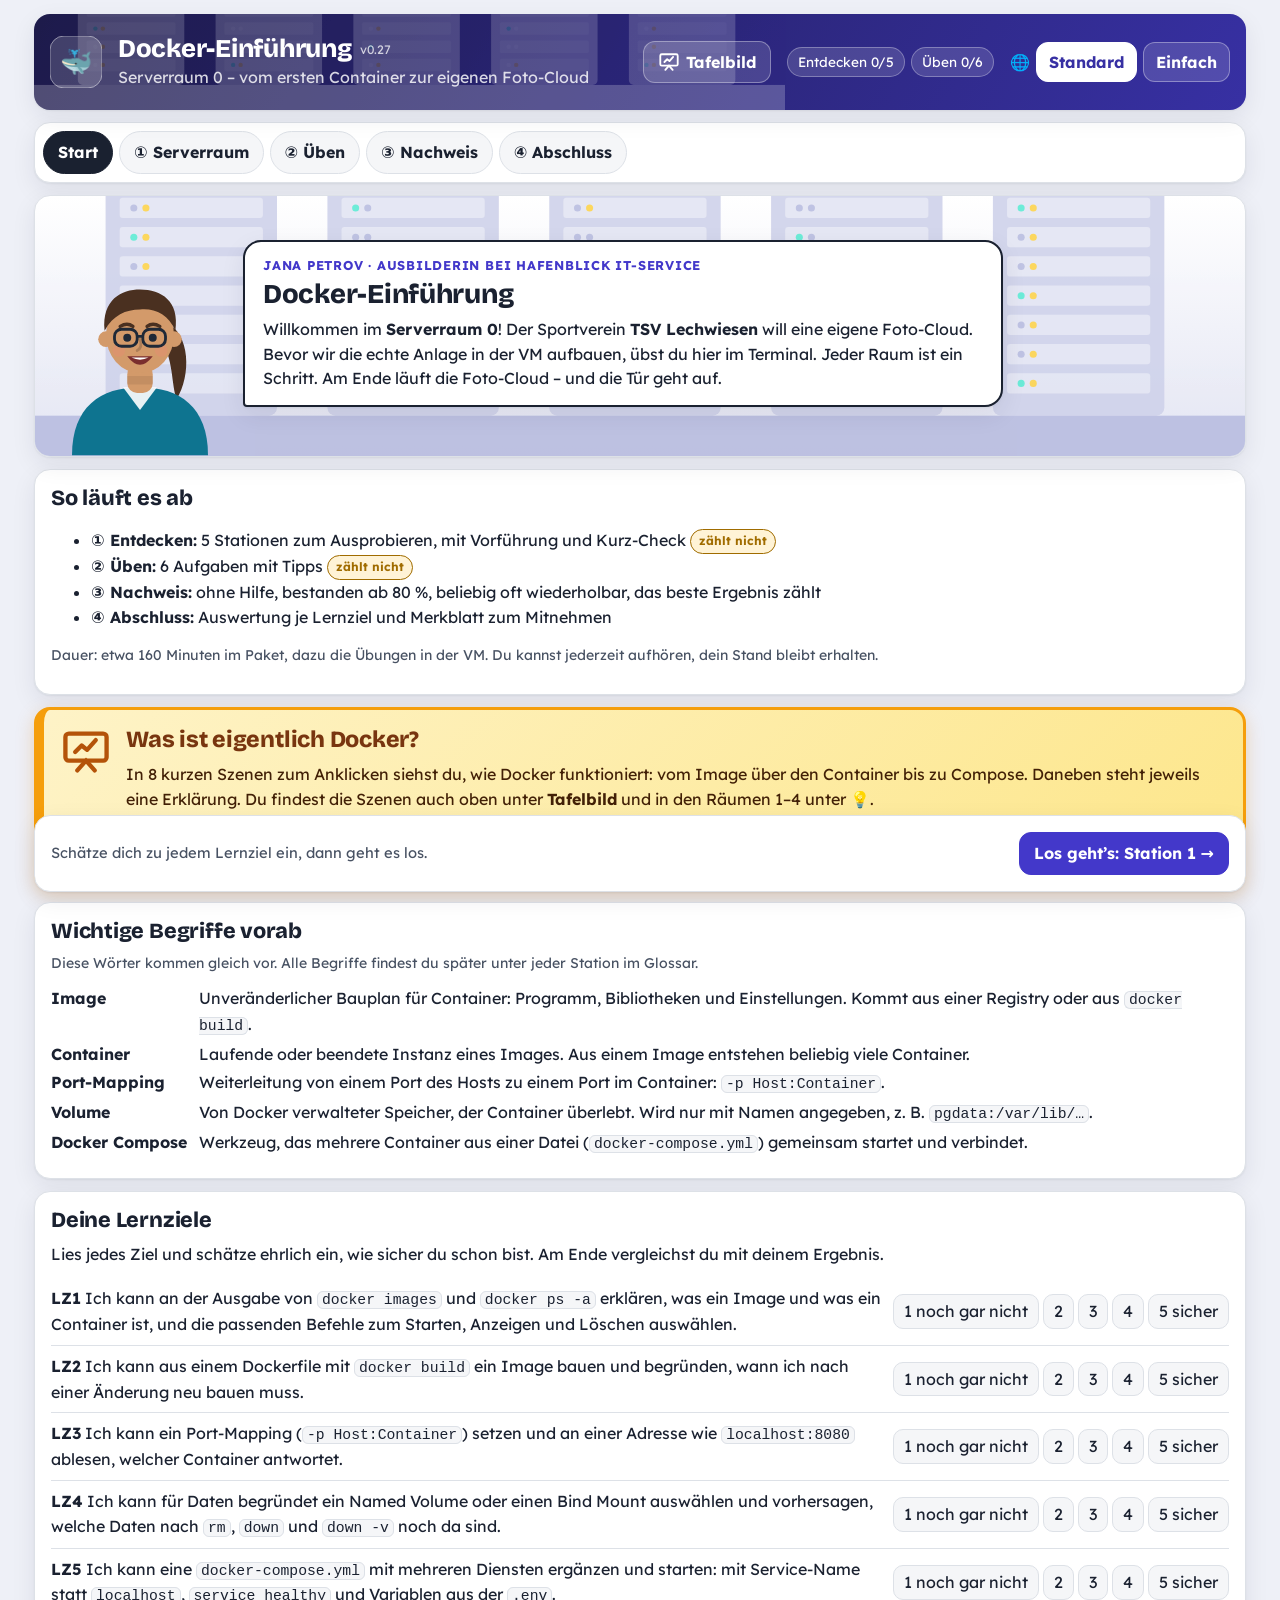
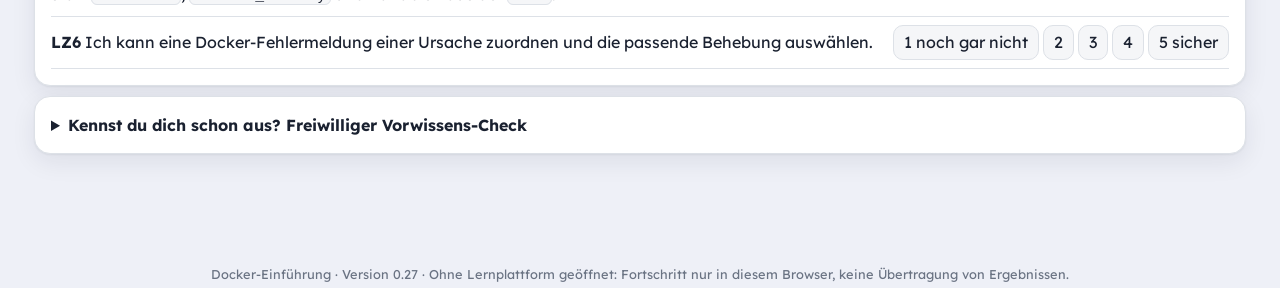
==== commit 4fca1dab: "Neue Erklär-Szene 9 „Netzwerk: Wer erreicht wen?“ (v0.27) Co-Authored-By: Claude Opus 5.5 <noreply@a" ====
--- a/packages/lf9-docker-einfuehrung/src/index.html
+++ b/packages/lf9-docker-einfuehrung/src/index.html
@@ -4,9 +4,9 @@
 <meta charset="utf-8">
 <meta name="viewport" content="width=device-width, initial-scale=1">
 <title>Lernpaket</title>
-<link rel="stylesheet" href="css/stil.css?v=0.26">
-<link rel="stylesheet" href="css/baukasten.css?v=0.26">
-<link rel="stylesheet" href="css/tafel.css?v=0.26">
+<link rel="stylesheet" href="css/stil.css?v=0.27">
+<link rel="stylesheet" href="css/baukasten.css?v=0.27">
+<link rel="stylesheet" href="css/tafel.css?v=0.27">
 </head>
 <body>
 <div class="app" id="app">
@@ -20,16 +20,16 @@
   <footer class="leiste card" id="leiste"></footer>
   <div class="fuss" id="fuss"></div>
 </div>
-<script src="js/baukasten.js?v=0.26"></script>  <!-- Bausteine für Szenen (window.KIT) -->
-<script src="js/stufen.js?v=0.26"></script>  <!-- Differenzierung: L(), P(), Basis/Profi (P15, P16) -->
-<script src="js/inhalt.js?v=0.26"></script>
-<script src="js/raeume.js?v=0.26"></script>  <!-- Räume 2–5 von „Serverraum 0“ -->
-<script src="js/nachweis.js?v=0.26"></script>  <!-- Nachweis: Raum „Redaktion“, Fragenpool, Merkblatt -->
-<script src="js/uebungen.js?v=0.26"></script>  <!-- Übungen 2–6 -->
-<script src="js/erklaerung.js?v=0.26"></script>  <!-- So funktioniert Docker: Erklär-Szenen (PAKET.tafel) -->
-<script src="js/sprache.js?v=0.26"></script>  <!-- Sprachstufe Einfach + Umschalter (P16) -->
-<script src="js/tafel.js?v=0.26"></script>  <!-- optionales Tafelbild; tut nichts ohne PAKET.tafel -->
-<script src="js/pdf.js?v=0.26"></script>  <!-- PDF erstellen (Download) für Lernheft, Merkblatt, Ergebnis -->
-<script src="js/engine.js?v=0.26"></script>
+<script src="js/baukasten.js?v=0.27"></script>  <!-- Bausteine für Szenen (window.KIT) -->
+<script src="js/stufen.js?v=0.27"></script>  <!-- Differenzierung: L(), P(), Basis/Profi (P15, P16) -->
+<script src="js/inhalt.js?v=0.27"></script>
+<script src="js/raeume.js?v=0.27"></script>  <!-- Räume 2–5 von „Serverraum 0“ -->
+<script src="js/nachweis.js?v=0.27"></script>  <!-- Nachweis: Raum „Redaktion“, Fragenpool, Merkblatt -->
+<script src="js/uebungen.js?v=0.27"></script>  <!-- Übungen 2–6 -->
+<script src="js/erklaerung.js?v=0.27"></script>  <!-- So funktioniert Docker: Erklär-Szenen (PAKET.tafel) -->
+<script src="js/sprache.js?v=0.27"></script>  <!-- Sprachstufe Einfach + Umschalter (P16) -->
+<script src="js/tafel.js?v=0.27"></script>  <!-- optionales Tafelbild; tut nichts ohne PAKET.tafel -->
+<script src="js/pdf.js?v=0.27"></script>  <!-- PDF erstellen (Download) für Lernheft, Merkblatt, Ergebnis -->
+<script src="js/engine.js?v=0.27"></script>
 </body>
 </html>
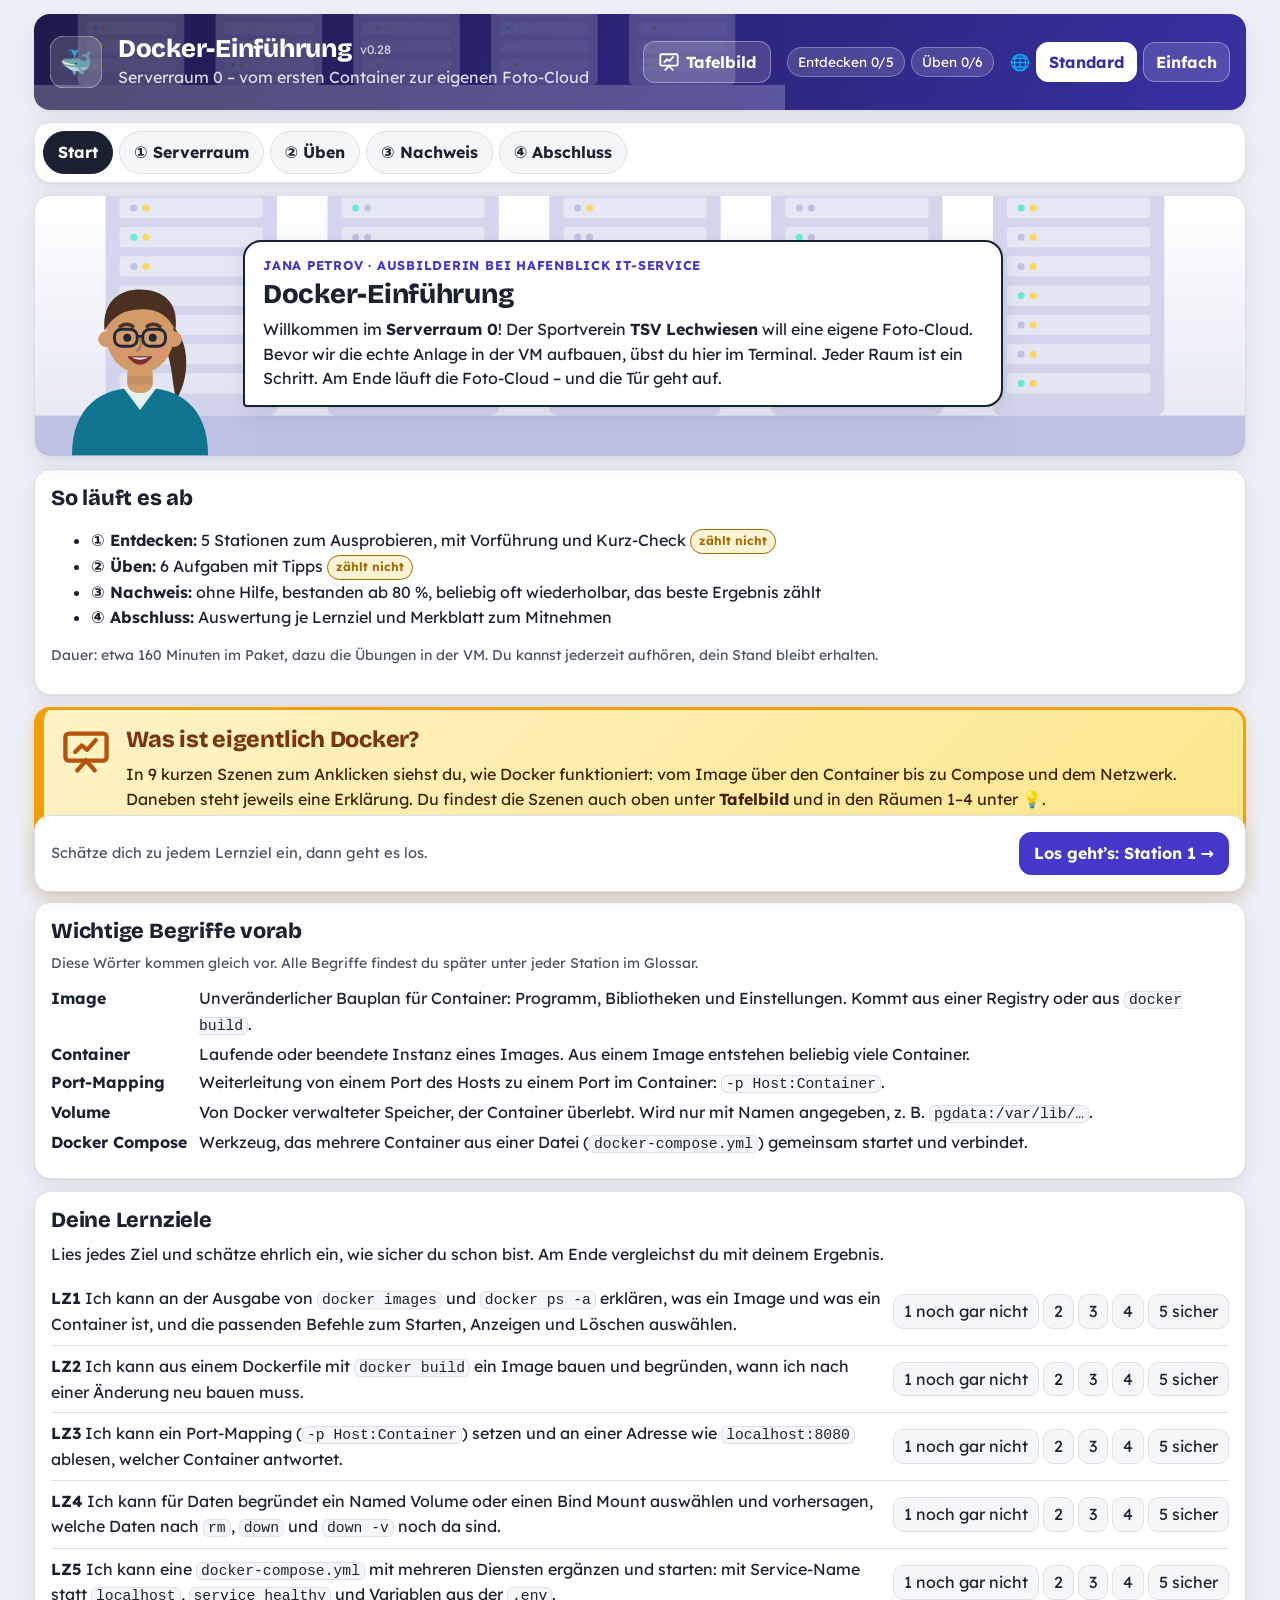
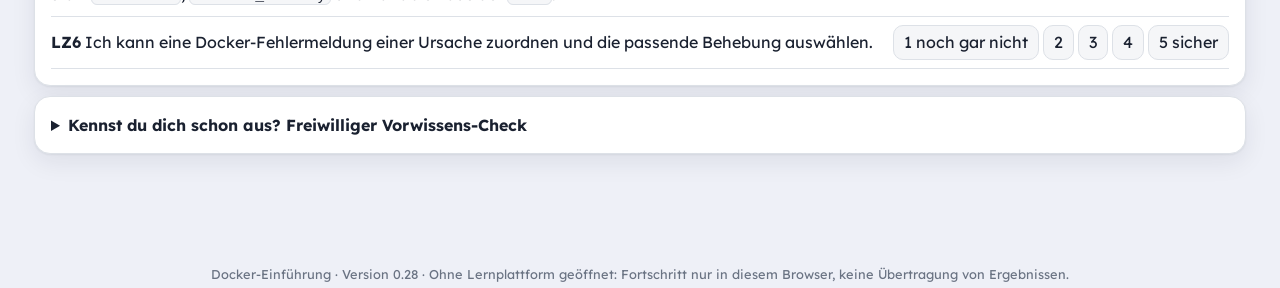
==== commit 2cb8a007: "Startkarte: Szenenzahl automatisch (jetzt 9), Netzwerk erwähnt (v0.28) Co-Authored-By: Claude Opus 5" ====
--- a/packages/lf9-docker-einfuehrung/src/index.html
+++ b/packages/lf9-docker-einfuehrung/src/index.html
@@ -4,9 +4,9 @@
 <meta charset="utf-8">
 <meta name="viewport" content="width=device-width, initial-scale=1">
 <title>Lernpaket</title>
-<link rel="stylesheet" href="css/stil.css?v=0.27">
-<link rel="stylesheet" href="css/baukasten.css?v=0.27">
-<link rel="stylesheet" href="css/tafel.css?v=0.27">
+<link rel="stylesheet" href="css/stil.css?v=0.28">
+<link rel="stylesheet" href="css/baukasten.css?v=0.28">
+<link rel="stylesheet" href="css/tafel.css?v=0.28">
 </head>
 <body>
 <div class="app" id="app">
@@ -20,16 +20,16 @@
   <footer class="leiste card" id="leiste"></footer>
   <div class="fuss" id="fuss"></div>
 </div>
-<script src="js/baukasten.js?v=0.27"></script>  <!-- Bausteine für Szenen (window.KIT) -->
-<script src="js/stufen.js?v=0.27"></script>  <!-- Differenzierung: L(), P(), Basis/Profi (P15, P16) -->
-<script src="js/inhalt.js?v=0.27"></script>
-<script src="js/raeume.js?v=0.27"></script>  <!-- Räume 2–5 von „Serverraum 0“ -->
-<script src="js/nachweis.js?v=0.27"></script>  <!-- Nachweis: Raum „Redaktion“, Fragenpool, Merkblatt -->
-<script src="js/uebungen.js?v=0.27"></script>  <!-- Übungen 2–6 -->
-<script src="js/erklaerung.js?v=0.27"></script>  <!-- So funktioniert Docker: Erklär-Szenen (PAKET.tafel) -->
-<script src="js/sprache.js?v=0.27"></script>  <!-- Sprachstufe Einfach + Umschalter (P16) -->
-<script src="js/tafel.js?v=0.27"></script>  <!-- optionales Tafelbild; tut nichts ohne PAKET.tafel -->
-<script src="js/pdf.js?v=0.27"></script>  <!-- PDF erstellen (Download) für Lernheft, Merkblatt, Ergebnis -->
-<script src="js/engine.js?v=0.27"></script>
+<script src="js/baukasten.js?v=0.28"></script>  <!-- Bausteine für Szenen (window.KIT) -->
+<script src="js/stufen.js?v=0.28"></script>  <!-- Differenzierung: L(), P(), Basis/Profi (P15, P16) -->
+<script src="js/inhalt.js?v=0.28"></script>
+<script src="js/raeume.js?v=0.28"></script>  <!-- Räume 2–5 von „Serverraum 0“ -->
+<script src="js/nachweis.js?v=0.28"></script>  <!-- Nachweis: Raum „Redaktion“, Fragenpool, Merkblatt -->
+<script src="js/uebungen.js?v=0.28"></script>  <!-- Übungen 2–6 -->
+<script src="js/erklaerung.js?v=0.28"></script>  <!-- So funktioniert Docker: Erklär-Szenen (PAKET.tafel) -->
+<script src="js/sprache.js?v=0.28"></script>  <!-- Sprachstufe Einfach + Umschalter (P16) -->
+<script src="js/tafel.js?v=0.28"></script>  <!-- optionales Tafelbild; tut nichts ohne PAKET.tafel -->
+<script src="js/pdf.js?v=0.28"></script>  <!-- PDF erstellen (Download) für Lernheft, Merkblatt, Ergebnis -->
+<script src="js/engine.js?v=0.28"></script>
 </body>
 </html>
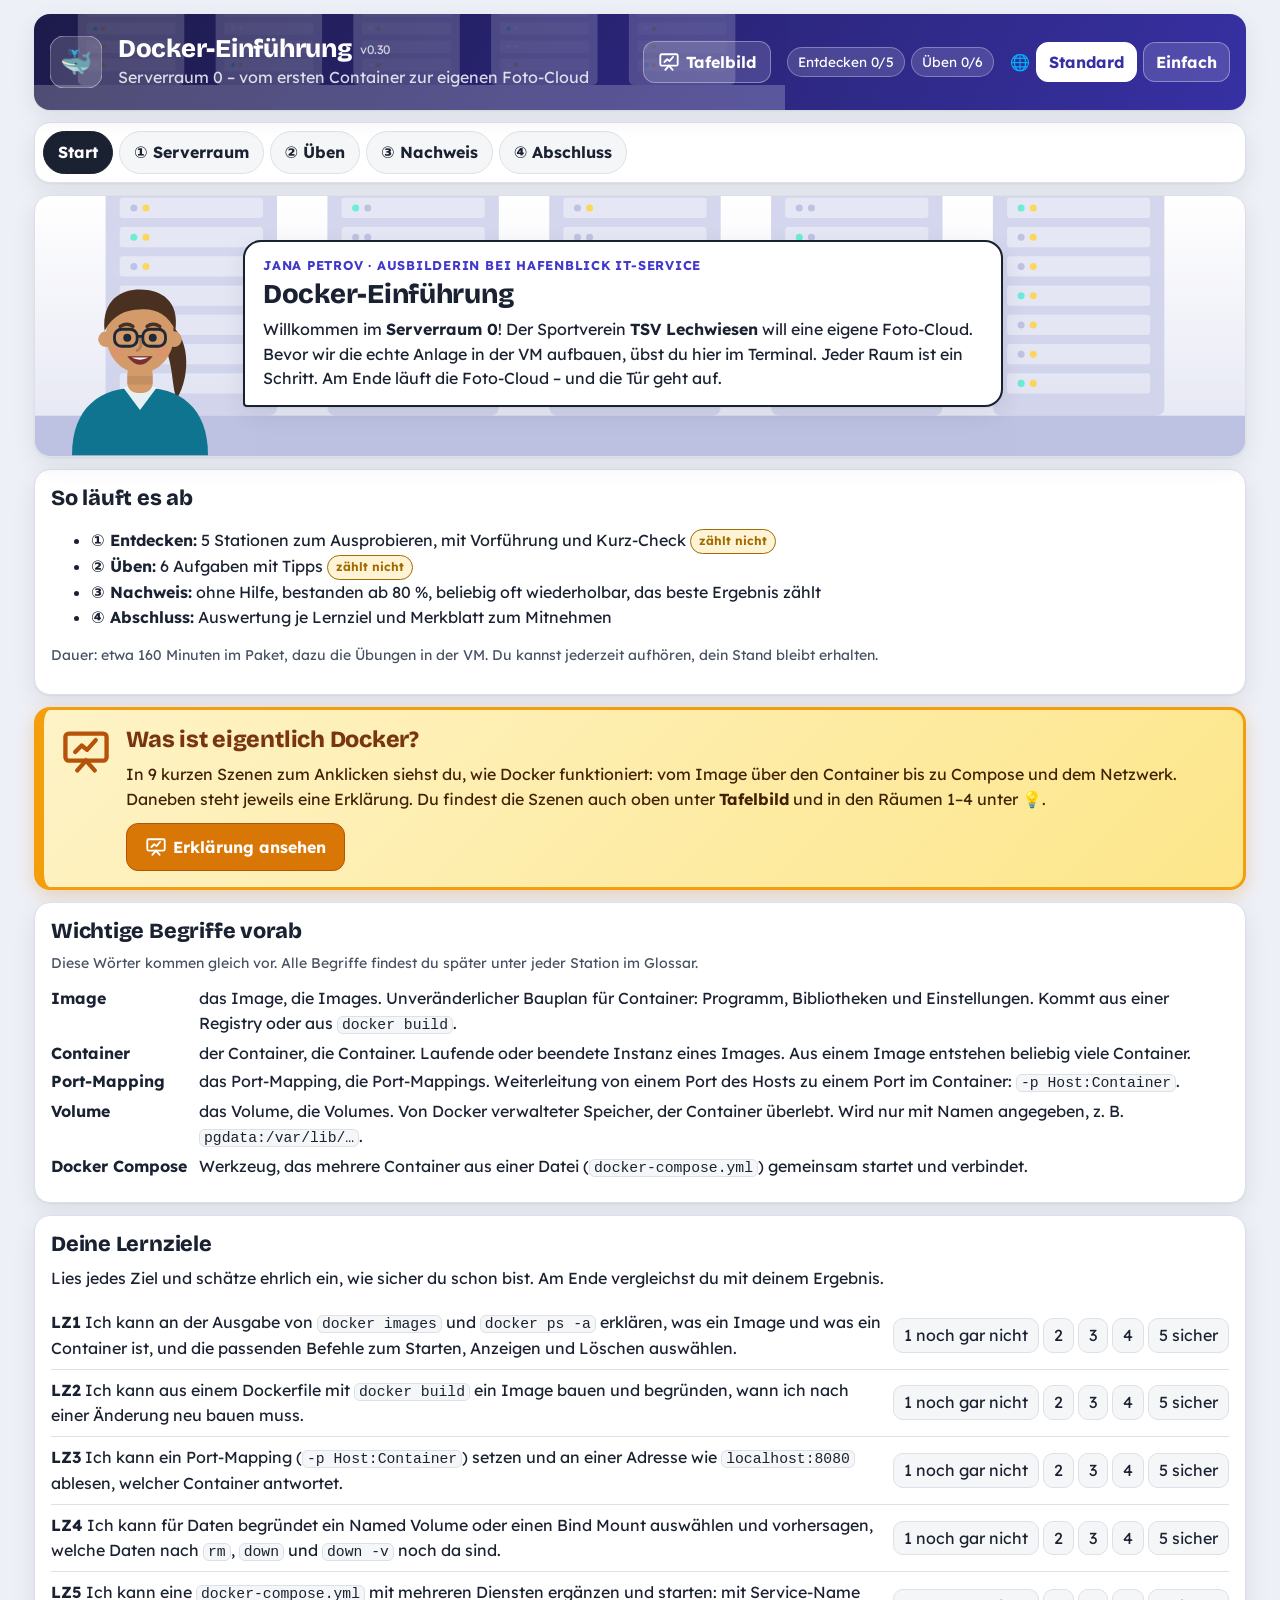
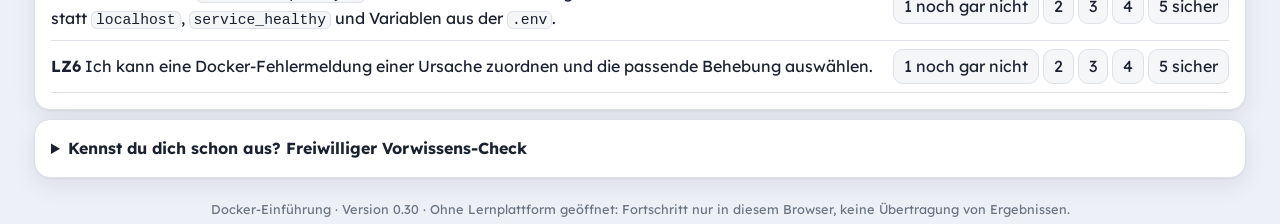
==== commit a42fdfab: "Sprachregeln nach referenz/sprache.md: begriffe.js, Glossar mit Artikel/Plural (18 Begriffe), Aufträ" ====
--- a/packages/lf9-docker-einfuehrung/src/index.html
+++ b/packages/lf9-docker-einfuehrung/src/index.html
@@ -4,9 +4,9 @@
 <meta charset="utf-8">
 <meta name="viewport" content="width=device-width, initial-scale=1">
 <title>Lernpaket</title>
-<link rel="stylesheet" href="css/stil.css?v=0.28">
-<link rel="stylesheet" href="css/baukasten.css?v=0.28">
-<link rel="stylesheet" href="css/tafel.css?v=0.28">
+<link rel="stylesheet" href="css/stil.css?v=0.30">
+<link rel="stylesheet" href="css/baukasten.css?v=0.30">
+<link rel="stylesheet" href="css/tafel.css?v=0.30">
 </head>
 <body>
 <div class="app" id="app">
@@ -20,16 +20,17 @@
   <footer class="leiste card" id="leiste"></footer>
   <div class="fuss" id="fuss"></div>
 </div>
-<script src="js/baukasten.js?v=0.28"></script>  <!-- Bausteine für Szenen (window.KIT) -->
-<script src="js/stufen.js?v=0.28"></script>  <!-- Differenzierung: L(), P(), Basis/Profi (P15, P16) -->
-<script src="js/inhalt.js?v=0.28"></script>
-<script src="js/raeume.js?v=0.28"></script>  <!-- Räume 2–5 von „Serverraum 0“ -->
-<script src="js/nachweis.js?v=0.28"></script>  <!-- Nachweis: Raum „Redaktion“, Fragenpool, Merkblatt -->
-<script src="js/uebungen.js?v=0.28"></script>  <!-- Übungen 2–6 -->
-<script src="js/erklaerung.js?v=0.28"></script>  <!-- So funktioniert Docker: Erklär-Szenen (PAKET.tafel) -->
-<script src="js/sprache.js?v=0.28"></script>  <!-- Sprachstufe Einfach + Umschalter (P16) -->
-<script src="js/tafel.js?v=0.28"></script>  <!-- optionales Tafelbild; tut nichts ohne PAKET.tafel -->
-<script src="js/pdf.js?v=0.28"></script>  <!-- PDF erstellen (Download) für Lernheft, Merkblatt, Ergebnis -->
-<script src="js/engine.js?v=0.28"></script>
+<script src="js/baukasten.js?v=0.30"></script>  <!-- Bausteine für Szenen (window.KIT) -->
+<script src="js/stufen.js?v=0.30"></script>  <!-- Differenzierung: L(), P(), Basis/Profi (P15, P16) -->
+<script src="js/inhalt.js?v=0.30"></script>
+<script src="js/raeume.js?v=0.30"></script>  <!-- Räume 2–5 von „Serverraum 0“ -->
+<script src="js/nachweis.js?v=0.30"></script>  <!-- Nachweis: Raum „Redaktion“, Fragenpool, Merkblatt -->
+<script src="js/uebungen.js?v=0.30"></script>  <!-- Übungen 2–6 -->
+<script src="js/erklaerung.js?v=0.30"></script>  <!-- So funktioniert Docker: Erklär-Szenen (PAKET.tafel) -->
+<script src="js/sprache.js?v=0.30"></script>  <!-- Sprachstufe Einfach + Umschalter (P16) -->
+<script src="js/begriffe.js?v=0.30"></script>  <!-- Einfach: Erklärung schwerer Begriffe beim Darüberfahren/Antippen (P16) -->
+<script src="js/tafel.js?v=0.30"></script>  <!-- optionales Tafelbild; tut nichts ohne PAKET.tafel -->
+<script src="js/pdf.js?v=0.30"></script>  <!-- PDF erstellen (Download) für Lernheft, Merkblatt, Ergebnis -->
+<script src="js/engine.js?v=0.30"></script>
 </body>
 </html>
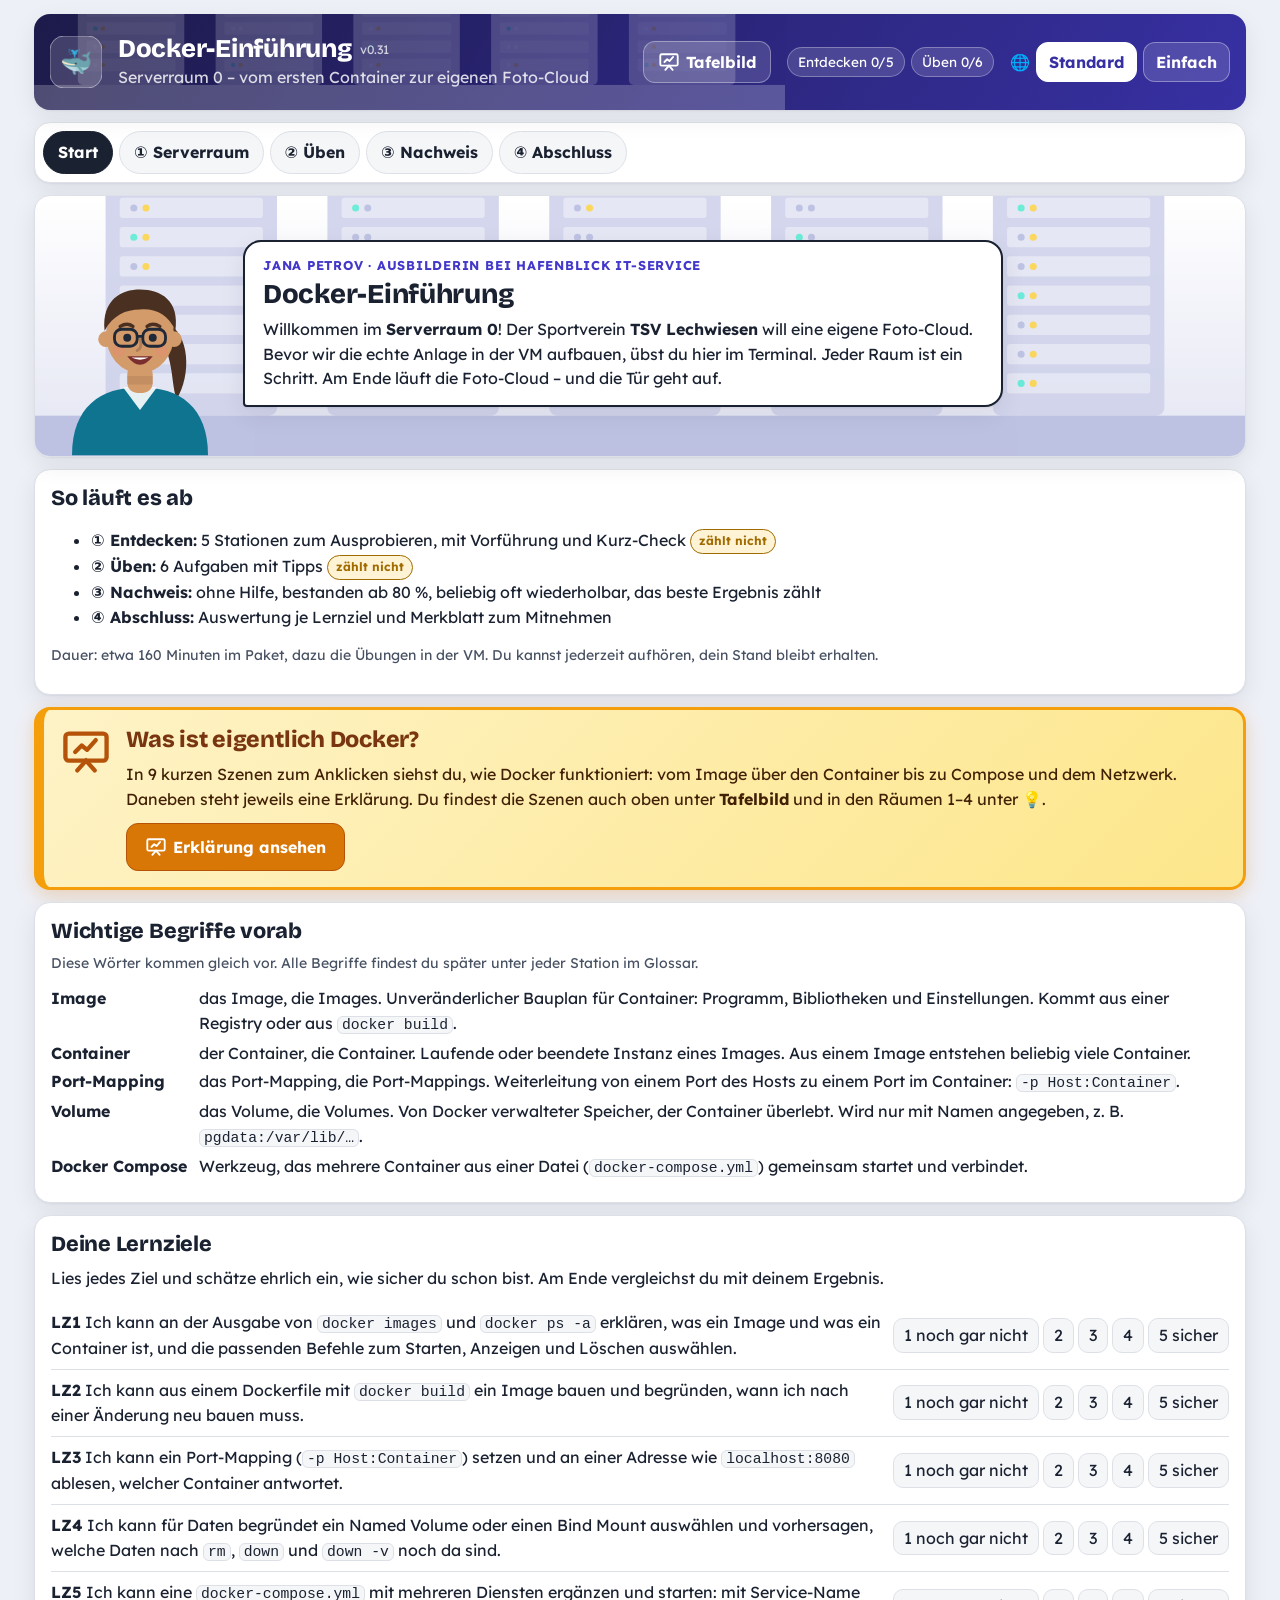
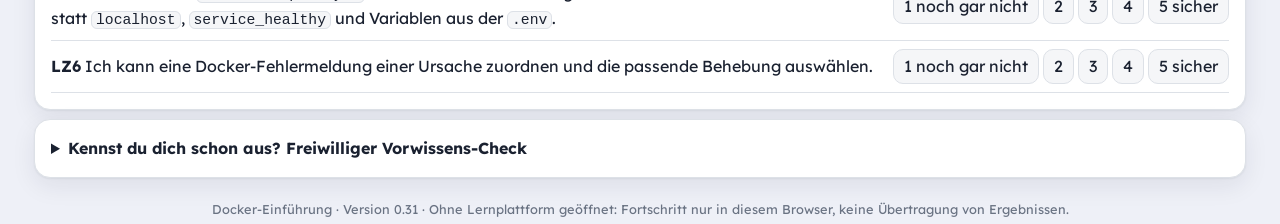
==== commit ad45e1d6: "Abschluss: „Docker auf einen Blick“ mit den wichtigsten Befehlen und Zusammenfassung, als PDF (v0.31" ====
--- a/packages/lf9-docker-einfuehrung/src/index.html
+++ b/packages/lf9-docker-einfuehrung/src/index.html
@@ -4,9 +4,9 @@
 <meta charset="utf-8">
 <meta name="viewport" content="width=device-width, initial-scale=1">
 <title>Lernpaket</title>
-<link rel="stylesheet" href="css/stil.css?v=0.30">
-<link rel="stylesheet" href="css/baukasten.css?v=0.30">
-<link rel="stylesheet" href="css/tafel.css?v=0.30">
+<link rel="stylesheet" href="css/stil.css?v=0.31">
+<link rel="stylesheet" href="css/baukasten.css?v=0.31">
+<link rel="stylesheet" href="css/tafel.css?v=0.31">
 </head>
 <body>
 <div class="app" id="app">
@@ -20,17 +20,18 @@
   <footer class="leiste card" id="leiste"></footer>
   <div class="fuss" id="fuss"></div>
 </div>
-<script src="js/baukasten.js?v=0.30"></script>  <!-- Bausteine für Szenen (window.KIT) -->
-<script src="js/stufen.js?v=0.30"></script>  <!-- Differenzierung: L(), P(), Basis/Profi (P15, P16) -->
-<script src="js/inhalt.js?v=0.30"></script>
-<script src="js/raeume.js?v=0.30"></script>  <!-- Räume 2–5 von „Serverraum 0“ -->
-<script src="js/nachweis.js?v=0.30"></script>  <!-- Nachweis: Raum „Redaktion“, Fragenpool, Merkblatt -->
-<script src="js/uebungen.js?v=0.30"></script>  <!-- Übungen 2–6 -->
-<script src="js/erklaerung.js?v=0.30"></script>  <!-- So funktioniert Docker: Erklär-Szenen (PAKET.tafel) -->
-<script src="js/sprache.js?v=0.30"></script>  <!-- Sprachstufe Einfach + Umschalter (P16) -->
-<script src="js/begriffe.js?v=0.30"></script>  <!-- Einfach: Erklärung schwerer Begriffe beim Darüberfahren/Antippen (P16) -->
-<script src="js/tafel.js?v=0.30"></script>  <!-- optionales Tafelbild; tut nichts ohne PAKET.tafel -->
-<script src="js/pdf.js?v=0.30"></script>  <!-- PDF erstellen (Download) für Lernheft, Merkblatt, Ergebnis -->
-<script src="js/engine.js?v=0.30"></script>
+<script src="js/baukasten.js?v=0.31"></script>  <!-- Bausteine für Szenen (window.KIT) -->
+<script src="js/stufen.js?v=0.31"></script>  <!-- Differenzierung: L(), P(), Basis/Profi (P15, P16) -->
+<script src="js/inhalt.js?v=0.31"></script>
+<script src="js/raeume.js?v=0.31"></script>  <!-- Räume 2–5 von „Serverraum 0“ -->
+<script src="js/nachweis.js?v=0.31"></script>  <!-- Nachweis: Raum „Redaktion“, Fragenpool, Merkblatt -->
+<script src="js/uebungen.js?v=0.31"></script>  <!-- Übungen 2–6 -->
+<script src="js/erklaerung.js?v=0.31"></script>  <!-- So funktioniert Docker: Erklär-Szenen (PAKET.tafel) -->
+<script src="js/abschluss.js?v=0.31"></script>  <!-- Abschluss: Docker auf einen Blick (Befehle + Zusammenfassung, PDF) -->
+<script src="js/sprache.js?v=0.31"></script>  <!-- Sprachstufe Einfach + Umschalter (P16) -->
+<script src="js/begriffe.js?v=0.31"></script>  <!-- Einfach: Erklärung schwerer Begriffe beim Darüberfahren/Antippen (P16) -->
+<script src="js/tafel.js?v=0.31"></script>  <!-- optionales Tafelbild; tut nichts ohne PAKET.tafel -->
+<script src="js/pdf.js?v=0.31"></script>  <!-- PDF erstellen (Download) für Lernheft, Merkblatt, Ergebnis -->
+<script src="js/engine.js?v=0.31"></script>
 </body>
 </html>
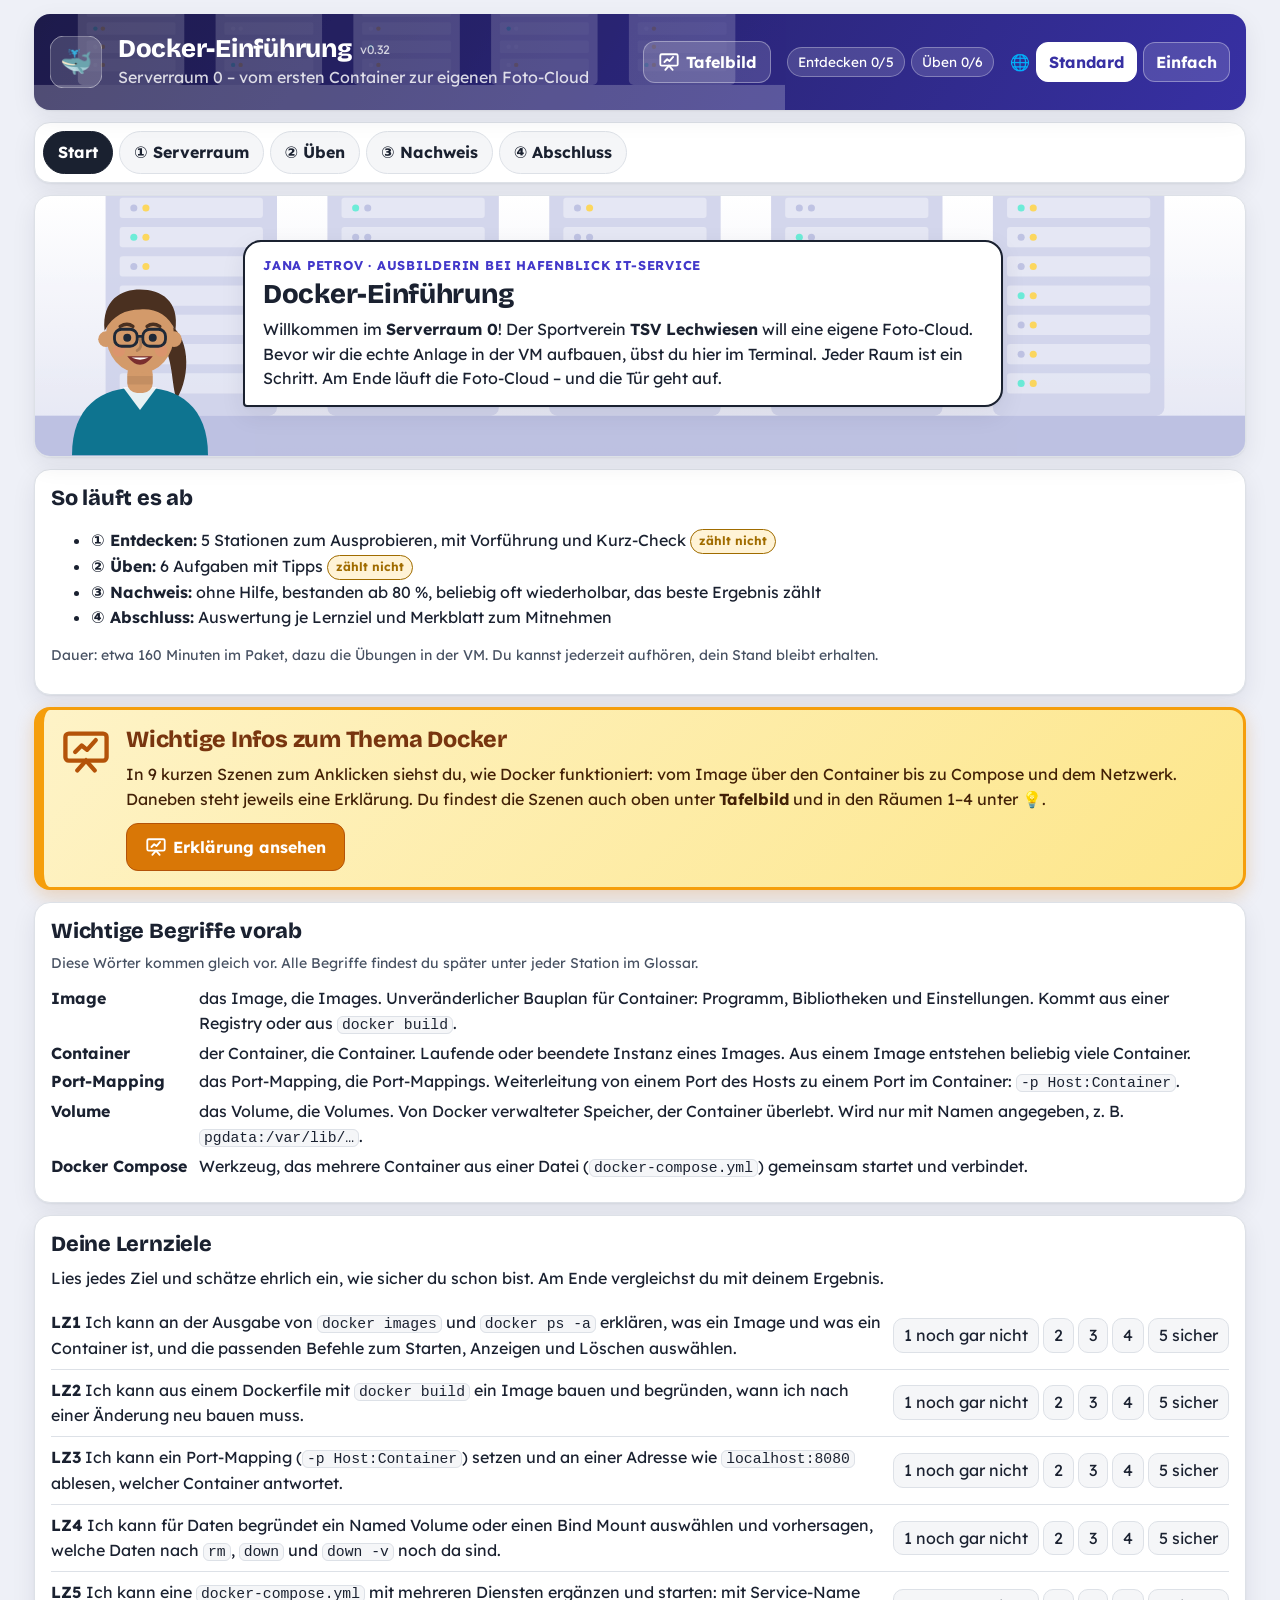
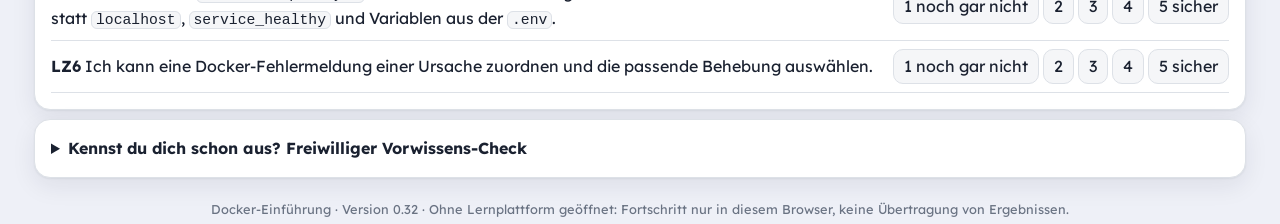
==== commit b54795e9: "Docker-Einführung v0.32: Regeln aus LF3 – höchstens 4 Aufgaben je Runde, Startkasten „Wichtige Infos" ====
--- a/packages/lf9-docker-einfuehrung/src/index.html
+++ b/packages/lf9-docker-einfuehrung/src/index.html
@@ -4,9 +4,9 @@
 <meta charset="utf-8">
 <meta name="viewport" content="width=device-width, initial-scale=1">
 <title>Lernpaket</title>
-<link rel="stylesheet" href="css/stil.css?v=0.31">
-<link rel="stylesheet" href="css/baukasten.css?v=0.31">
-<link rel="stylesheet" href="css/tafel.css?v=0.31">
+<link rel="stylesheet" href="css/stil.css?v=0.32">
+<link rel="stylesheet" href="css/baukasten.css?v=0.32">
+<link rel="stylesheet" href="css/tafel.css?v=0.32">
 </head>
 <body>
 <div class="app" id="app">
@@ -20,18 +20,18 @@
   <footer class="leiste card" id="leiste"></footer>
   <div class="fuss" id="fuss"></div>
 </div>
-<script src="js/baukasten.js?v=0.31"></script>  <!-- Bausteine für Szenen (window.KIT) -->
-<script src="js/stufen.js?v=0.31"></script>  <!-- Differenzierung: L(), P(), Basis/Profi (P15, P16) -->
-<script src="js/inhalt.js?v=0.31"></script>
-<script src="js/raeume.js?v=0.31"></script>  <!-- Räume 2–5 von „Serverraum 0“ -->
-<script src="js/nachweis.js?v=0.31"></script>  <!-- Nachweis: Raum „Redaktion“, Fragenpool, Merkblatt -->
-<script src="js/uebungen.js?v=0.31"></script>  <!-- Übungen 2–6 -->
-<script src="js/erklaerung.js?v=0.31"></script>  <!-- So funktioniert Docker: Erklär-Szenen (PAKET.tafel) -->
-<script src="js/abschluss.js?v=0.31"></script>  <!-- Abschluss: Docker auf einen Blick (Befehle + Zusammenfassung, PDF) -->
-<script src="js/sprache.js?v=0.31"></script>  <!-- Sprachstufe Einfach + Umschalter (P16) -->
-<script src="js/begriffe.js?v=0.31"></script>  <!-- Einfach: Erklärung schwerer Begriffe beim Darüberfahren/Antippen (P16) -->
-<script src="js/tafel.js?v=0.31"></script>  <!-- optionales Tafelbild; tut nichts ohne PAKET.tafel -->
-<script src="js/pdf.js?v=0.31"></script>  <!-- PDF erstellen (Download) für Lernheft, Merkblatt, Ergebnis -->
-<script src="js/engine.js?v=0.31"></script>
+<script src="js/baukasten.js?v=0.32"></script>  <!-- Bausteine für Szenen (window.KIT) -->
+<script src="js/stufen.js?v=0.32"></script>  <!-- Differenzierung: L(), P(), Basis/Profi (P15, P16) -->
+<script src="js/inhalt.js?v=0.32"></script>
+<script src="js/raeume.js?v=0.32"></script>  <!-- Räume 2–5 von „Serverraum 0“ -->
+<script src="js/nachweis.js?v=0.32"></script>  <!-- Nachweis: Raum „Redaktion“, Fragenpool, Merkblatt -->
+<script src="js/uebungen.js?v=0.32"></script>  <!-- Übungen 2–6 -->
+<script src="js/erklaerung.js?v=0.32"></script>  <!-- So funktioniert Docker: Erklär-Szenen (PAKET.tafel) -->
+<script src="js/abschluss.js?v=0.32"></script>  <!-- Abschluss: Docker auf einen Blick (Befehle + Zusammenfassung, PDF) -->
+<script src="js/sprache.js?v=0.32"></script>  <!-- Sprachstufe Einfach + Umschalter (P16) -->
+<script src="js/begriffe.js?v=0.32"></script>  <!-- Einfach: Erklärung schwerer Begriffe beim Darüberfahren/Antippen (P16) -->
+<script src="js/tafel.js?v=0.32"></script>  <!-- optionales Tafelbild; tut nichts ohne PAKET.tafel -->
+<script src="js/pdf.js?v=0.32"></script>  <!-- PDF erstellen (Download) für Lernheft, Merkblatt, Ergebnis -->
+<script src="js/engine.js?v=0.32"></script>
 </body>
 </html>
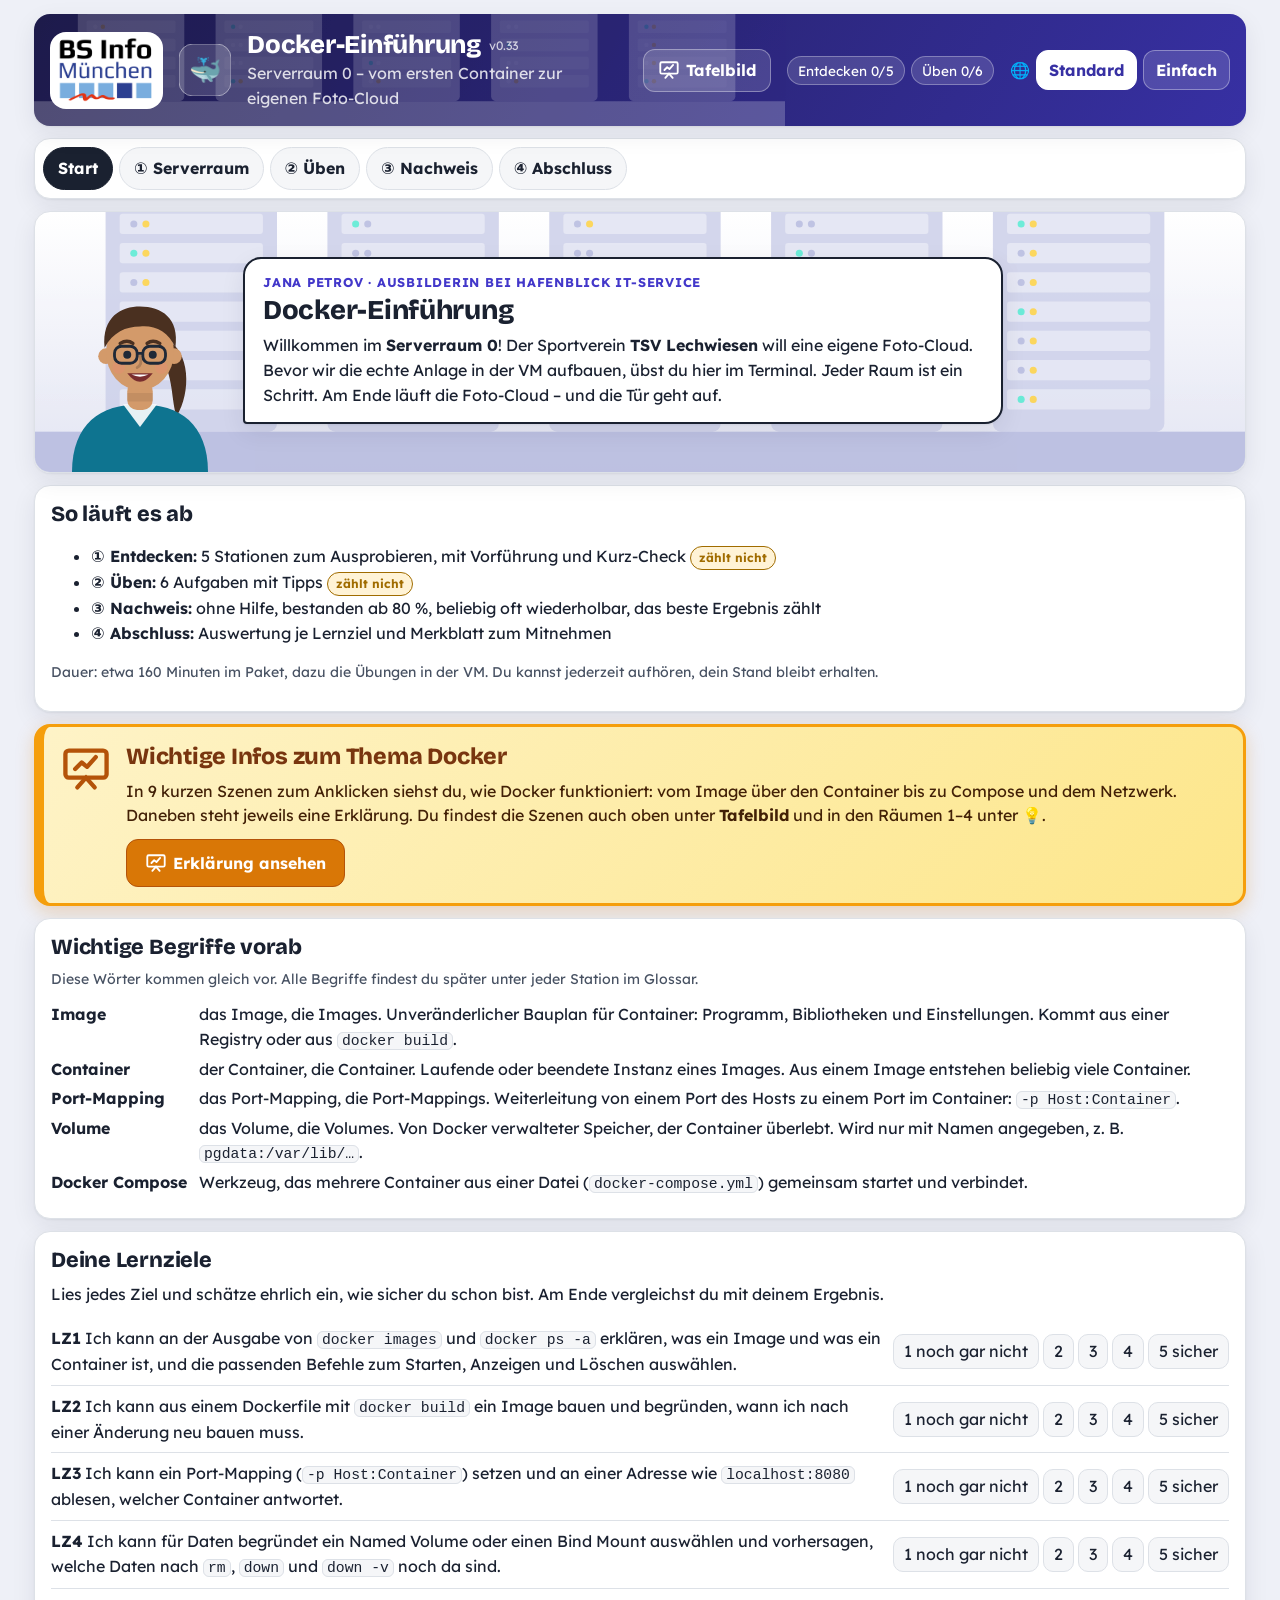
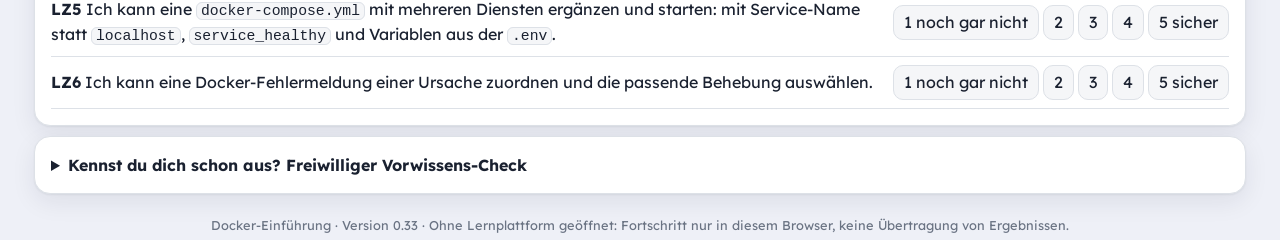
==== commit cbdb77a6: "Docker-Einführung v0.33: Logo BS Info München im Kopf (wie in LF3) Co-Authored-By: Claude Opus 5.5 <" ====
--- a/packages/lf9-docker-einfuehrung/src/index.html
+++ b/packages/lf9-docker-einfuehrung/src/index.html
@@ -4,9 +4,10 @@
 <meta charset="utf-8">
 <meta name="viewport" content="width=device-width, initial-scale=1">
 <title>Lernpaket</title>
-<link rel="stylesheet" href="css/stil.css?v=0.32">
-<link rel="stylesheet" href="css/baukasten.css?v=0.32">
-<link rel="stylesheet" href="css/tafel.css?v=0.32">
+<link rel="stylesheet" href="css/stil.css?v=0.33">
+<link rel="stylesheet" href="css/baukasten.css?v=0.33">
+<link rel="stylesheet" href="css/tafel.css?v=0.33">
+<link rel="stylesheet" href="css/bsinfo-logo.css?v=0.33">  <!-- Logo BS Info München -->
 </head>
 <body>
 <div class="app" id="app">
@@ -14,24 +15,25 @@
     <div class="logo" aria-hidden="true"></div>
     <div class="titel"><h1 id="titel"></h1><div class="unter" id="untertitel"></div></div>
     <div class="fortschritt" id="fortschritt" aria-live="polite"></div>
+    <img class="schullogo" src="css/bsinfo-logo.png" alt="Logo BS Info München">
   </header>
   <nav class="tabs card" id="tabs" aria-label="Teile des Lernpakets"></nav>
   <main id="haupt" tabindex="-1"></main>
   <footer class="leiste card" id="leiste"></footer>
   <div class="fuss" id="fuss"></div>
 </div>
-<script src="js/baukasten.js?v=0.32"></script>  <!-- Bausteine für Szenen (window.KIT) -->
-<script src="js/stufen.js?v=0.32"></script>  <!-- Differenzierung: L(), P(), Basis/Profi (P15, P16) -->
-<script src="js/inhalt.js?v=0.32"></script>
-<script src="js/raeume.js?v=0.32"></script>  <!-- Räume 2–5 von „Serverraum 0“ -->
-<script src="js/nachweis.js?v=0.32"></script>  <!-- Nachweis: Raum „Redaktion“, Fragenpool, Merkblatt -->
-<script src="js/uebungen.js?v=0.32"></script>  <!-- Übungen 2–6 -->
-<script src="js/erklaerung.js?v=0.32"></script>  <!-- So funktioniert Docker: Erklär-Szenen (PAKET.tafel) -->
-<script src="js/abschluss.js?v=0.32"></script>  <!-- Abschluss: Docker auf einen Blick (Befehle + Zusammenfassung, PDF) -->
-<script src="js/sprache.js?v=0.32"></script>  <!-- Sprachstufe Einfach + Umschalter (P16) -->
-<script src="js/begriffe.js?v=0.32"></script>  <!-- Einfach: Erklärung schwerer Begriffe beim Darüberfahren/Antippen (P16) -->
-<script src="js/tafel.js?v=0.32"></script>  <!-- optionales Tafelbild; tut nichts ohne PAKET.tafel -->
-<script src="js/pdf.js?v=0.32"></script>  <!-- PDF erstellen (Download) für Lernheft, Merkblatt, Ergebnis -->
-<script src="js/engine.js?v=0.32"></script>
+<script src="js/baukasten.js?v=0.33"></script>  <!-- Bausteine für Szenen (window.KIT) -->
+<script src="js/stufen.js?v=0.33"></script>  <!-- Differenzierung: L(), P(), Basis/Profi (P15, P16) -->
+<script src="js/inhalt.js?v=0.33"></script>
+<script src="js/raeume.js?v=0.33"></script>  <!-- Räume 2–5 von „Serverraum 0“ -->
+<script src="js/nachweis.js?v=0.33"></script>  <!-- Nachweis: Raum „Redaktion“, Fragenpool, Merkblatt -->
+<script src="js/uebungen.js?v=0.33"></script>  <!-- Übungen 2–6 -->
+<script src="js/erklaerung.js?v=0.33"></script>  <!-- So funktioniert Docker: Erklär-Szenen (PAKET.tafel) -->
+<script src="js/abschluss.js?v=0.33"></script>  <!-- Abschluss: Docker auf einen Blick (Befehle + Zusammenfassung, PDF) -->
+<script src="js/sprache.js?v=0.33"></script>  <!-- Sprachstufe Einfach + Umschalter (P16) -->
+<script src="js/begriffe.js?v=0.33"></script>  <!-- Einfach: Erklärung schwerer Begriffe beim Darüberfahren/Antippen (P16) -->
+<script src="js/tafel.js?v=0.33"></script>  <!-- optionales Tafelbild; tut nichts ohne PAKET.tafel -->
+<script src="js/pdf.js?v=0.33"></script>  <!-- PDF erstellen (Download) für Lernheft, Merkblatt, Ergebnis -->
+<script src="js/engine.js?v=0.33"></script>
 </body>
 </html>
--- a/packages/lf9-docker-einfuehrung/src/css/bsinfo-logo.css
+++ b/packages/lf9-docker-einfuehrung/src/css/bsinfo-logo.css
@@ -0,0 +1,5 @@
+/* Logo BS Info München im Kopf (wie in den LF3-Paketen): links auf weißem Feld,
+   weil die schwarze Schrift auf dem dunklen Kopf sonst nicht lesbar ist. */
+.kopf .schullogo{order:-1;position:relative;z-index:1;flex:0 0 auto;height:77px;width:auto;background:#fff;padding:6px 8px;border-radius:var(--r)}
+@media (max-width:640px){.kopf .schullogo{height:59px}}
+@media print{.kopf .schullogo{padding:0}}
